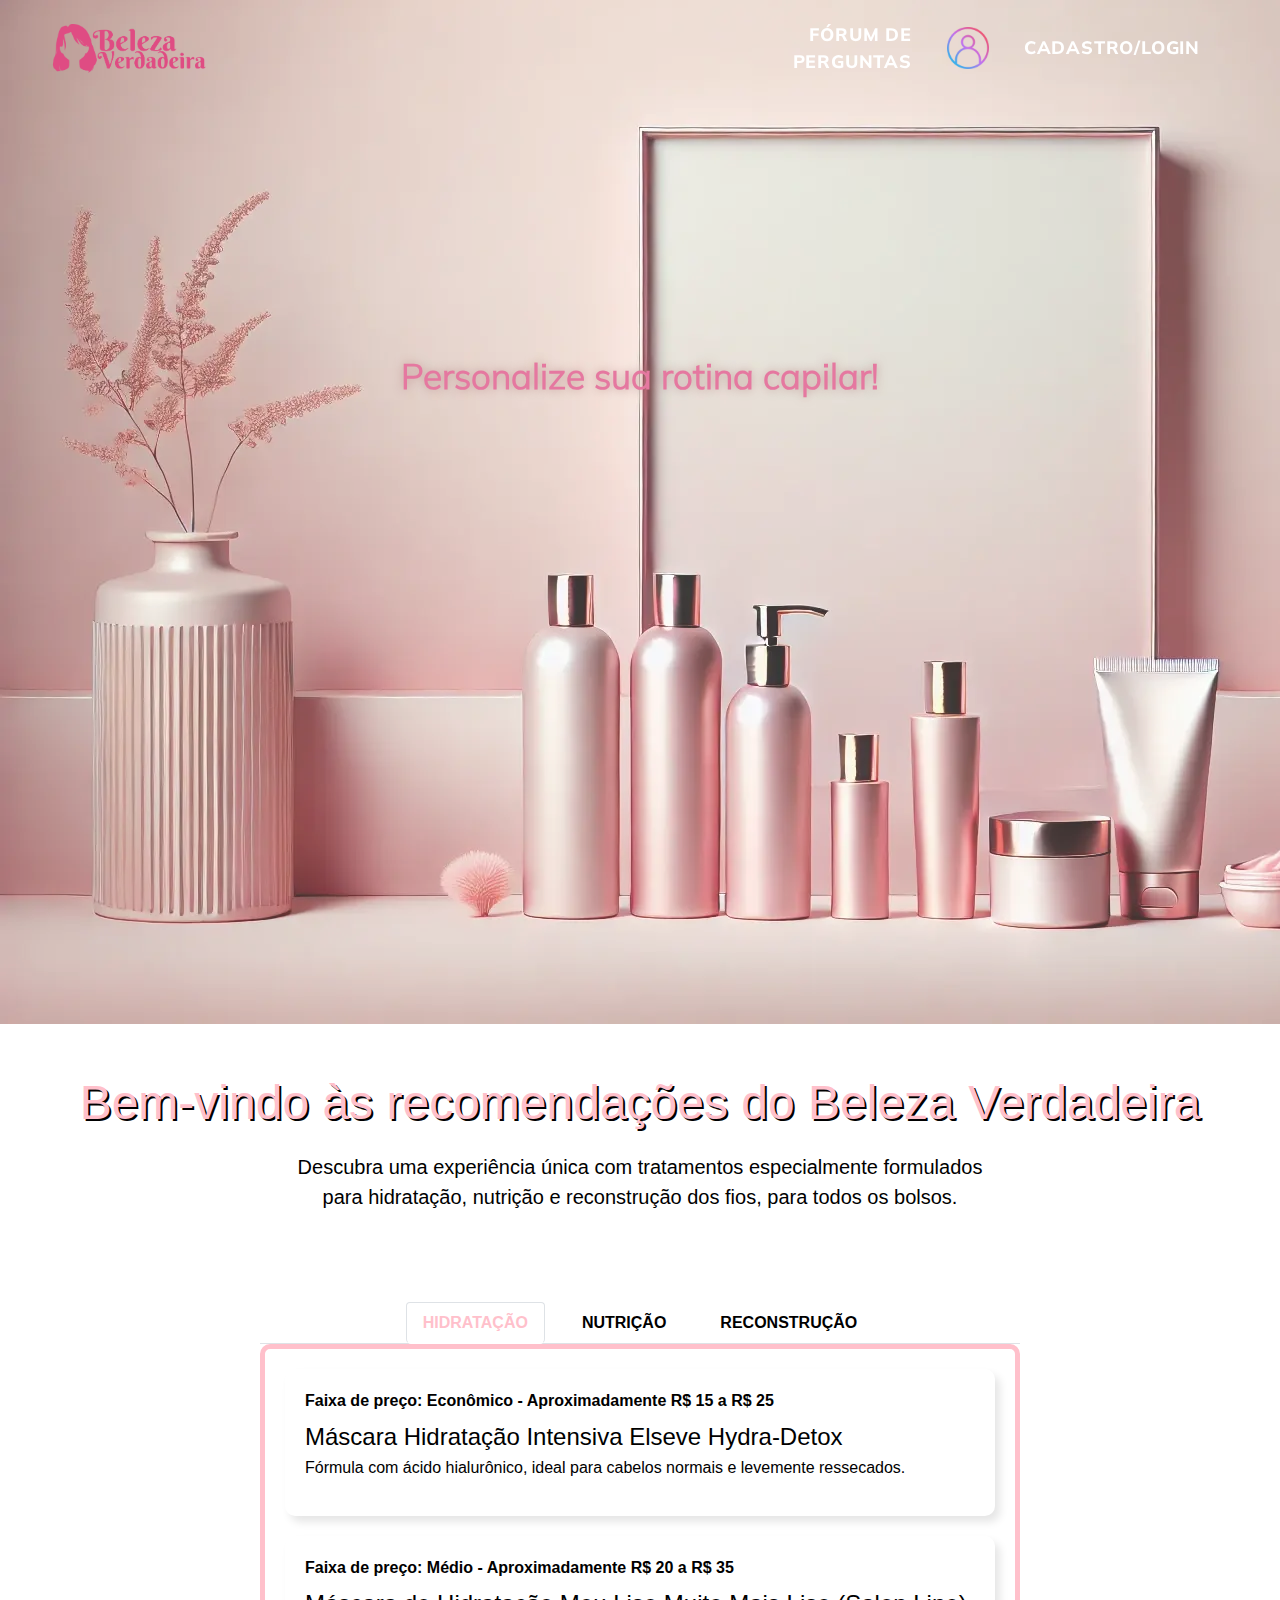
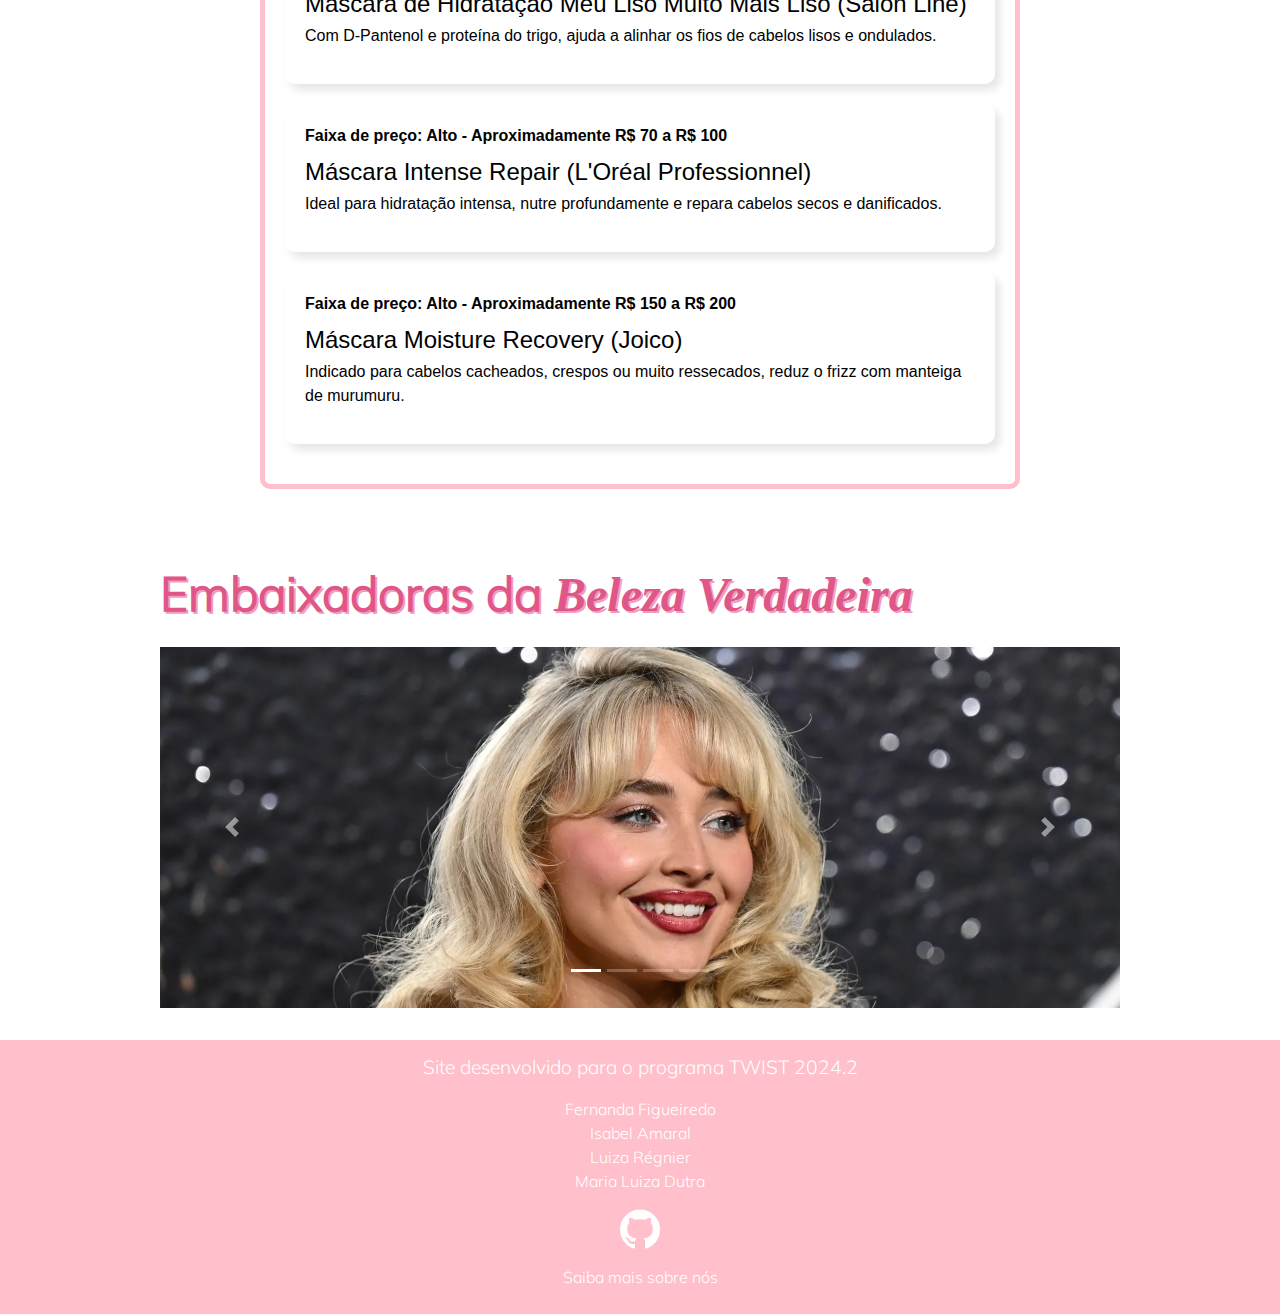
==== index.html @ 7b087984 "Parte de embaixadoras" ====
<!DOCTYPE html>
<html lang="pt-br">
<head>
    <meta charset="UTF-8">
    <meta name="viewport" content="width=device-width, initial-scale=1.0">
    <title>Beleza Verdadeira</title>
    <link rel="stylesheet" href="styles/styleGeral.css">
    <link rel="stylesheet" href="styles/styleHome.css">
    <script src="scripts/home.js"></script>
    <link rel="stylesheet" href="home.css">
    <link href="https://maxcdn.bootstrapcdn.com/bootstrap/4.5.2/css/bootstrap.min.css" rel="stylesheet">
    <script src="https://code.jquery.com/jquery-3.5.1.min.js"></script>
    <script src="https://maxcdn.bootstrapcdn.com/bootstrap/4.5.2/js/bootstrap.min.js"></script>

    <link rel="stylesheet" href="https://cdn.jsdelivr.net/npm/bootstrap@4.0.0/dist/css/bootstrap.min.css" integrity="sha384-Gn5384xqQ1aoWXA+058RXPxPg6fy4IWvTNh0E263XmFcJlSAwiGgFAW/dAiS6JXm" crossorigin="anonymous">
    <script src="https://code.jquery.com/jquery-3.2.1.slim.min.js" integrity="sha384-KJ3o2DKtIkvYIK3UENzmM7KCkRr/rE9/Qpg6aAZGJwFDMVNA/GpGFF93hXpG5KkN" crossorigin="anonymous"></script>
    <script src="https://cdn.jsdelivr.net/npm/popper.js@1.12.9/dist/umd/popper.min.js" integrity="sha384-ApNbgh9B+Y1QKtv3Rn7W3mgPxhU9K/ScQsAP7hUibX39j7fakFPskvXusvfa0b4Q" crossorigin="anonymous"></script>
    <script src="https://cdn.jsdelivr.net/npm/bootstrap@4.0.0/dist/js/bootstrap.min.js" integrity="sha384-JZR6Spejh4U02d8jOt6vLEHfe/JQGiRRSQQxSfFWpi1MquVdAyjUar5+76PVCmYl" crossorigin="anonymous"></script>

</head>
<body>
    <div class="modalFormulario" id="modalFormulario">
        <div id="modalFormularioInner">
            <button id="botaoFecha">
                
            </button>
            <h2 id="msgFormulario">Por favor, entre ou crie sua conta antes de realizar a personalização de sua rotina capilar!</h2>
            <button id="botaoLogin">
                
            </button>
        </div>
    </div>
    <div id="conteudo">
        <header id="header"></header>
        <nav id="navigator">
            <div id="logoDiv">
                <a href="index.html" id="homeLink"><img src="img/logo.png" alt="Logo do site" id="imgLogo"></a>
            </div>
            <div id="restoDiv">
                <a href="forum.html"id="forumLink">FÓRUM DE PERGUNTAS</a>
                <a href="perfilUsuario.html" id="usuarioLink"><img src="img/usuario2.png" alt="Ícone usuário básico" id="imgUsuario"></a>
                <a href="loginCadastro.html" id="loginCadastroLink">CADASTRO/LOGIN</a>
            </div>
        </nav>
        <section id="main">
            <!--<a href="form.html" id="formLink">Faça o formulário!</a>-->
            <div id="imagemFundo">
                <p id="mensagemHome"></p>
                <button id="formularioBtn">Personalize sua rotina capilar!</button>
            </div>
            <!-- <img src="img/chat2.webp" alt="imagem cabelo" id="imagemPrincipal"> -->

           
        </section>
        <section class="section-main-cuidados">
            <h1>Bem-vindo às recomendações do Beleza Verdadeira</h1>
            <p>Descubra uma experiência única com tratamentos especialmente formulados para hidratação, nutrição e reconstrução dos fios, para todos os bolsos.</p>
        </section>
            <section class="section">
                <div class="tabs-custom">
                    <ul class="nav nav-tabs">
                        <li class="nav-item"><a class="nav-link active" href="#tab-hidratacao" data-toggle="tab">Hidratação</a></li>
                        <li class="nav-item"><a class="nav-link" href="#tab-nutricao" data-toggle="tab">Nutrição</a></li>
                        <li class="nav-item"><a class="nav-link" href="#tab-reconstrucao" data-toggle="tab">Reconstrução</a></li>
                    </ul>
                    <div class="tab-content">
                        <!-- Hidratação -->
                        <div class="tab-pane fade show active" id="tab-hidratacao">
                            <div class="event-item-modern">
                                <p class="event-time">Faixa de preço: Econômico - Aproximadamente R$ 15 a R$ 25</p>
                                <h4 class="event-item-modern-title">Máscara Hidratação Intensiva Elseve Hydra-Detox</h4>
                                <p class="event-item-modern-text">Fórmula com ácido hialurônico, ideal para cabelos normais e levemente ressecados.</p>
                            </div>
                            <div class="event-item-modern">
                                <p class="event-time">Faixa de preço: Médio - Aproximadamente R$ 20 a R$ 35</p>
                                <h4 class="event-item-modern-title">Máscara de Hidratação Meu Liso Muito Mais Liso (Salon Line)</h4>
                                <p class="event-item-modern-text">Com D-Pantenol e proteína do trigo, ajuda a alinhar os fios de cabelos lisos e ondulados.</p>
                            </div>
                            <div class="event-item-modern">
                                <p class="event-time">Faixa de preço: Alto - Aproximadamente R$ 70 a R$ 100</p>
                                <h4 class="event-item-modern-title">Máscara Intense Repair (L'Oréal Professionnel)</h4>
                                <p class="event-item-modern-text">Ideal para hidratação intensa, nutre profundamente e repara cabelos secos e danificados.</p>
                            </div>
                            <div class="event-item-modern">
                                <p class="event-time">Faixa de preço: Alto - Aproximadamente R$ 150 a R$ 200</p>
                                <h4 class="event-item-modern-title">Máscara Moisture Recovery (Joico)</h4>
                                <p class="event-item-modern-text">Indicado para cabelos cacheados, crespos ou muito ressecados, reduz o frizz com manteiga de murumuru.</p>
                            </div>
                            
                        </div>
                        <!-- Nutrição -->
                        <div class="tab-pane fade" id="tab-nutricao">
                            <div class="event-item-modern">
                                <p class="event-time">Faixa de preço: Econômico - Aproximadamente R$ 10 a R$ 15</p>
                                <h4 class="event-item-modern-title">Máscara de Nutrição Coco & Macadâmia (Skala)</h4>
                                <p class="event-item-modern-text">Vegana e acessível, indicada para cabelos cacheados e crespos.</p>
                            </div>
                            <div class="event-item-modern">
                                <p class="event-time">Faixa de preço: Econômico - Aproximadamente R$ 15 a R$ 25</p>
                                <h4 class="event-item-modern-title">Máscara Óleo Extraordinário (L'Oréal Paris)</h4>
                                <p class="event-item-modern-text">Contém óleos nutritivos, deixando o cabelo macio e sem frizz.</p>
                            </div>
                            <div class="event-item-modern">
                                <p class="event-time">Faixa de preço: Médio-Alto - Aproximadamente R$ 70 a R$ 90</p>
                                <h4 class="event-item-modern-title">Máscara Macadamia Natural Oil Deep Repair</h4>
                                <p class="event-item-modern-text">Rica em óleos naturais, proporciona nutrição intensa para cabelos danificados e quebradiços.</p>
                            </div>
                            <div class="event-item-modern">
                                <p class="event-time">Faixa de preço: Alto - Aproximadamente R$ 100 a R$ 150</p>
                                <h4 class="event-item-modern-title">Máscara Nutri Seduction (Alfaparf)</h4>
                                <p class="event-item-modern-text">Nutrição intensa e controle de frizz, ideal para cabelos secos e indisciplinados.</p>
                            </div>
                            
                        </div>
                        <!-- Reconstrução -->
                        <div class="tab-pane fade" id="tab-reconstrucao">
                            <div class="event-item-modern">
                                <p class="event-time">Faixa de preço: Econômico - Aproximadamente R$ 10 a R$ 20</p>
                                <h4 class="event-item-modern-title">Máscara Reconstrutora SOS (Novex)</h4>
                                <p class="event-item-modern-text">Contém queratina para reconstrução rápida em cabelos com química leve.</p>
                            </div>
                            <div class="event-item-modern">
                                <p class="event-time">Faixa de preço: Médio - Aproximadamente R$ 30 a R$ 50</p>
                                <h4 class="event-item-modern-title">Máscara Dream Repair (Lola Cosmetics)</h4>
                                <p class="event-item-modern-text">Com queratina vegetal, indicada para cabelos extremamente danificados.</p>
                            </div>
                            <div class="event-item-modern">
                                <p class="event-time">Faixa de preço: Médio-Alto - Aproximadamente R$ 80 a R$ 150</p>
                                <h4 class="event-item-modern-title">Máscara Fiberceutic (L'Oréal Professionnel)</h4>
                                <p class="event-item-modern-text">Tratamento de reconstrução profunda para cabelos fragilizados, reduzindo a quebra e melhorando a resistência dos fios.</p>
                            </div>
                            <div class="event-item-modern">
                                <p class="event-time">Faixa de preço: Alto - Aproximadamente R$ 200 a R$ 300</p>
                                <h4 class="event-item-modern-title">Máscara Force Architecte (Kérastase)</h4>
                                <p class="event-item-modern-text">Reconstrutor intensivo que reduz a quebra, ideal para cabelos muito danificados.</p>
                            </div>
                            
                        </div>
                </div>
        </section>
        <section id="parteEmbaixadores">
            <p id="embaixadorasTitulo">Embaixadoras da <strong id="logoChique">Beleza Verdadeira</strong> </p>
            <div id="carouselExampleIndicators" class="carousel slide" data-ride="carousel">
                <ol class="carousel-indicators">
                  <li data-target="#carouselExampleIndicators" data-slide-to="0" class="active"></li>
                  <li data-target="#carouselExampleIndicators" data-slide-to="1"></li>
                  <li data-target="#carouselExampleIndicators" data-slide-to="2"></li>
                  <li data-target="#carouselExampleIndicators" data-slide-to="3"></li>
                </ol>
                <div class="carousel-inner">
                  <div class="carousel-item active">
                    <img class="d-block w-100" src="img/sabrinahome.jpg" alt="Primeiro slide">
                  </div>
                  <div class="carousel-item">
                    <img class="d-block w-100" src="img/brunahome.jpg" alt="Segundo slide">
                  </div>
                  <div class="carousel-item">
                    <img class="d-block w-100" src="img/biabenhome.jpg" alt="Terceiro slide">
                  </div>
                  <div class="carousel-item">
                    <img class="d-block w-100" src="img/chappellhome.jpg" alt="Quarto slide">
                  </div>
                </div>
                <a class="carousel-control-prev" href="#carouselExampleIndicators" role="button" data-slide="prev">
                  <span class="carousel-control-prev-icon" aria-hidden="true"></span>
                  <span class="sr-only">Previous</span>
                </a>
                <a class="carousel-control-next" href="#carouselExampleIndicators" role="button" data-slide="next">
                  <span class="carousel-control-next-icon" aria-hidden="true"></span>
                  <span class="sr-only">Next</span>
                </a>
              </div>
        </section>
        <!-- JavaScript para habilitar as abas -->
        <script>
            document.querySelectorAll('.nav-link').forEach(function(link) {
                link.addEventListener('click', function(e) {
                    e.preventDefault();
                    document.querySelectorAll('.tab-pane').forEach(function(pane) {
                        pane.classList.remove('show', 'active');
                    });
                    document.querySelectorAll('.nav-link').forEach(function(link) {
                        link.classList.remove('active');
                    });
                    link.classList.add('active');
                    const target = document.querySelector(link.getAttribute('href'));
                    target.classList.add('show', 'active');
                });
            });
        </script>
        <footer id="footer">
            <p id="footer-principal">Site desenvolvido para o programa TWIST 2024.2</p>
            <p id="footer-nomes">Fernanda Figueiredo <br>
            Isabel Amaral <br>
            Luiza Régnier <br>
            Maria Luiza Dutra</p>
            <a href="https://github.com/twistpucrio/cabelo" target="_blank"> <img src="img/github.png" alt="Logo do site GitHub" id="github-logo"></a>
            <p><a href="sobrenos.html" id="saiba-mais-link">Saiba mais sobre nós</a></p>
        </footer>
    </div>
</body>
</html>
---- styles/styleGeral.css ----
@font-face {
    font-family: 'mulish';
    src: url('../fonts/Mulish-Light.ttf');
}

@font-face {
    font-family: 'mulishbold';
    src: url('../fonts/Mulish-ExtraBold.ttf');
}

body {
    margin: 0 auto;
    background-color: pink;
    font-family: "mulish";
}

#conteudo {
    background-color: #ffffff;
}

/* parte da nav */
#nav{
    width: 100%;
    background-color: pink;
    transition: background-color 0.3s ease; 
    padding-top: 0.2rem;
    display: flex;
    align-items:center;
    z-index: 1000;
    justify-content: space-between;
}

#nav a {
    color: white;
    text-decoration: none;
    font-size: large;
    padding-left: 1rem;
    padding-right: 1rem;
    font-family: 'mulishbold';
    font-weight: bolder;
    letter-spacing: 0.05rem;

    background-image: linear-gradient(
    to right,
    #DF4C83,
    #DF4C83 50%,
    #ffffff 50%
    );
    background-size: 200% 100%;
    background-position: -100%;
    -webkit-background-clip: text;
    -webkit-text-fill-color: transparent;
    transition: all 0.3s ease-in-out;
}

#nav a:hover {
    background-position: 0;
}

#imgLogo{
    width: 10rem;
    height: auto;
    padding: 1rem 2rem;
    box-sizing: initial;
    transition: 0.3s transform ease-in-out;
}

#imgLogo:hover{
    transform: scale(1.1);
}

#imgUsuario{
    width: 3rem;
    height: auto;
    transition: 0.2s transform ease-in-out;
}

#imgUsuario:hover {
    transform: scale(1.1);
}

#forumLink{
    text-align: right;
}

#usuarioLink{
    text-align: center;
    display: flex;
}

#logoDiv{
    width: 62%;
}

#restoDiv{
    width: 40%;
    display: flex;
    justify-content: flex-end;
    align-items: center;
    padding-right: 4rem;
}

/* fim nav */

/* footer */
#footer {
    background-color:pink;
    color: white;
    text-align: center;
    padding-top: 1%;
    padding-bottom: 0.7%;
    font-family: 'Mulish', Arial, sans-serif;

}

#footer-principal {
    font-size:larger;
}

#footer-nomes {
    font-size:medium;
}

#github-logo {
    width: 2.5em;
    margin-bottom: 1em;
    transition: transform .2s ease-in-out;
    filter: brightness(200%);
}

#github-logo:hover {
    transform: scale(1.3);
}

#saiba-mais-link {
    text-decoration: none;
    color: white;
    box-shadow: inset 0 0 0 0 white;
    margin: 0 -.20rem;
    padding: 0 .20rem;
    border-radius: 0.5em;
    transition: color .4s ease-in, box-shadow .6s ease-in;
}

#saiba-mais-link:hover {
    box-shadow: inset 15em 0 0 0 white;
    color: #DF4C83;
    font-weight: bold;
}

/* fim footer */
---- styles/styleHome.css ----
@font-face {
    font-family: 'fonte';
    src: url('../fonts/Regular\ Brush.otf');
}

#imagemPrincipal{
    width: 100%;
    height: auto;
    opacity: 80%;
}
.section-main-cuidados {
    background-size: cover;
    background-position: center;
    color: black;
    padding: 50px 0;
    text-align: center;
}
.section-main-cuidados h1 {
    color: #FFC0CB; /* Rosa claro */
    font-size: 48px;
    text-shadow: 2px 2px #000000;
}
.section-main-cuidados p {
    font-size: 20px;
    max-width: 700px;
    margin: 20px auto;
}
/* Estilos de Abas */
.tabs-custom {
    max-width: 800px;
    margin: 0 auto;
    padding: 20px;
}
.nav-tabs {
    display: flex;
    justify-content: center;
    list-style: none;
    padding: 0;
}
.nav-item {
    margin: 0 10px;
}
.nav-link {
    font-weight: bold;
    color: #000000;
    text-transform: uppercase;
    padding: 12px;
    border: none;
    border-radius: 5px;
    background-color: transparent;
    cursor: pointer;
    transition: background-color 0.3s, color 0.3s;
}
.nav-link.active {
    color: pink !important;
    background-color: transparent;
}
.nav-link:hover {
    color: white;
    background-color: pink;
}
.tab-content {
    padding: 20px;
    border: 5px solid pink;
    border-radius: 10px;
    background-color: #FFFFFF;
}
/* Estilos dos Itens do Cardápio */
.event-item-modern {
    background-color: #FFFFFF;
    border-radius: 10px;
    padding: 20px;
    margin-bottom: 20px;
    box-shadow: 5px 6px 8px rgba(0, 0, 0, 0.1);
    transition: transform 0.3s ease;
}
.event-item-modern:hover {
    transform: scale(1.05);
}
.event-item-modern h4 {
    color: #000000;
    margin-bottom: 5px;
    font-size: 24px;
}
.event-item-modern p {
    color: #000000;
    font-size: 16px;
}
.event-time {
    color: #FFC0CB; /* Rosa claro para destacar o preço */
    font-size: 18px;
    font-weight: bold;
    margin-bottom: 10px;
}

/* parte navigator da home */

/* parte da nav */
#navigator{
    width: 100%;
    position: fixed;
    top: 0;
    left: 0;
    background-color: transparent;
    transition: background-color 0.3s ease; 
    padding-top: 0.2rem;
    padding-bottom: 0.2rem;
    display: flex;
    align-items:center;
    z-index: 1000;
}

#navigator.scrolled {
    background-color: pink;
}


#navigator a {
    color: white;
    text-decoration: none;
    font-size: large;
    padding-left: 1rem;
    padding-right: 1rem;
    font-family: 'mulishbold';
    font-weight: bolder;
    letter-spacing: 0.05rem;

    background-image: linear-gradient(
    to right,
    #DF4C83,
    #DF4C83 50%,
    #ffffff 50%
    );
    background-size: 200% 100%;
    background-position: -100%;
    -webkit-background-clip: text;
    -webkit-text-fill-color: transparent;
    transition: all 0.3s ease-in-out;
}

#navigator a:hover {
    background-position: 0;
}

#formularioBtn{
    font-family: "mulish";
    font-weight: bolder;
    background-color: transparent;
    z-index: 1000;
    margin-bottom: 18rem;
    border: none;
    color: #df5789;
    font-size: 2.2rem;
    transition: transform 0.5s ease-in-out;
    text-shadow: rgba(146, 70, 70, 0.555) 0px 0px 10px;
}

#formularioBtn:hover{
    transform: scale(1.06);
}

#formularioBtn:active{
    transform: scale(1);
}

#imagemFundo{
    background-image: url(../img/chat2.webp);
    background-repeat: no-repeat;
    /* background-size: contain;
    width: 100%;
    height: 118vh; */
    background-size: cover;
    height: 1024px;
    opacity: 80%;
    display: flex;
    flex-direction: column;
    align-content: center;
    justify-content: center;
    align-items: center;
}

#mensagemHome{
    font-family: "mulish";
    color: #df5789;
    font-size: x-large;
    text-shadow: rgba(146, 70, 70, 0.555) 0px 0px 10px;
    font-weight: bolder;
}

/* parte modal */
.modalFormulario{
    opacity: 0;
    position: fixed;
    top: 0;
    left: 0;
    right: 0;
    bottom: 0;
    transition: all 0.3s ease-in-out;
    z-index: -1;
    display: flex;
    align-items: center;
    justify-content: center;
    text-align: center;
}

#modalFormulario{
    background-color: #fca2c042;
}

.modalFormulario.open{
    opacity: 1;
    z-index: 999;
}

.modalFormulario h2{
    font-family:'Lucida Sans', 'Lucida Sans Regular', 'Lucida Grande', 'Lucida Sans Unicode', Geneva, Verdana, sans-serif;
    text-align: center;
    color: #FFFFFF;
    margin-bottom: 2.5rem;
}

#modalFormularioInner{
	width: 20%;
	height: 30%;
	border-radius: 2rem;
	justify-items: center;
    display: block;
    align-content: center;
	padding: 1%;
    background-color: #f19dbd;
}
/* fim modal */

#parteEmbaixadores{
    margin: 2rem 10rem;
}

#embaixadorasTitulo{
    margin-top: 3rem;
    text-shadow: 2px 2px #f19dbd;
    font-family: "mulish";
    color: #df5789;
    font-size: 3rem;
    font-weight: bolder;
}

#logoChique{
    font-family: "fonte";
    font-style: italic;
}
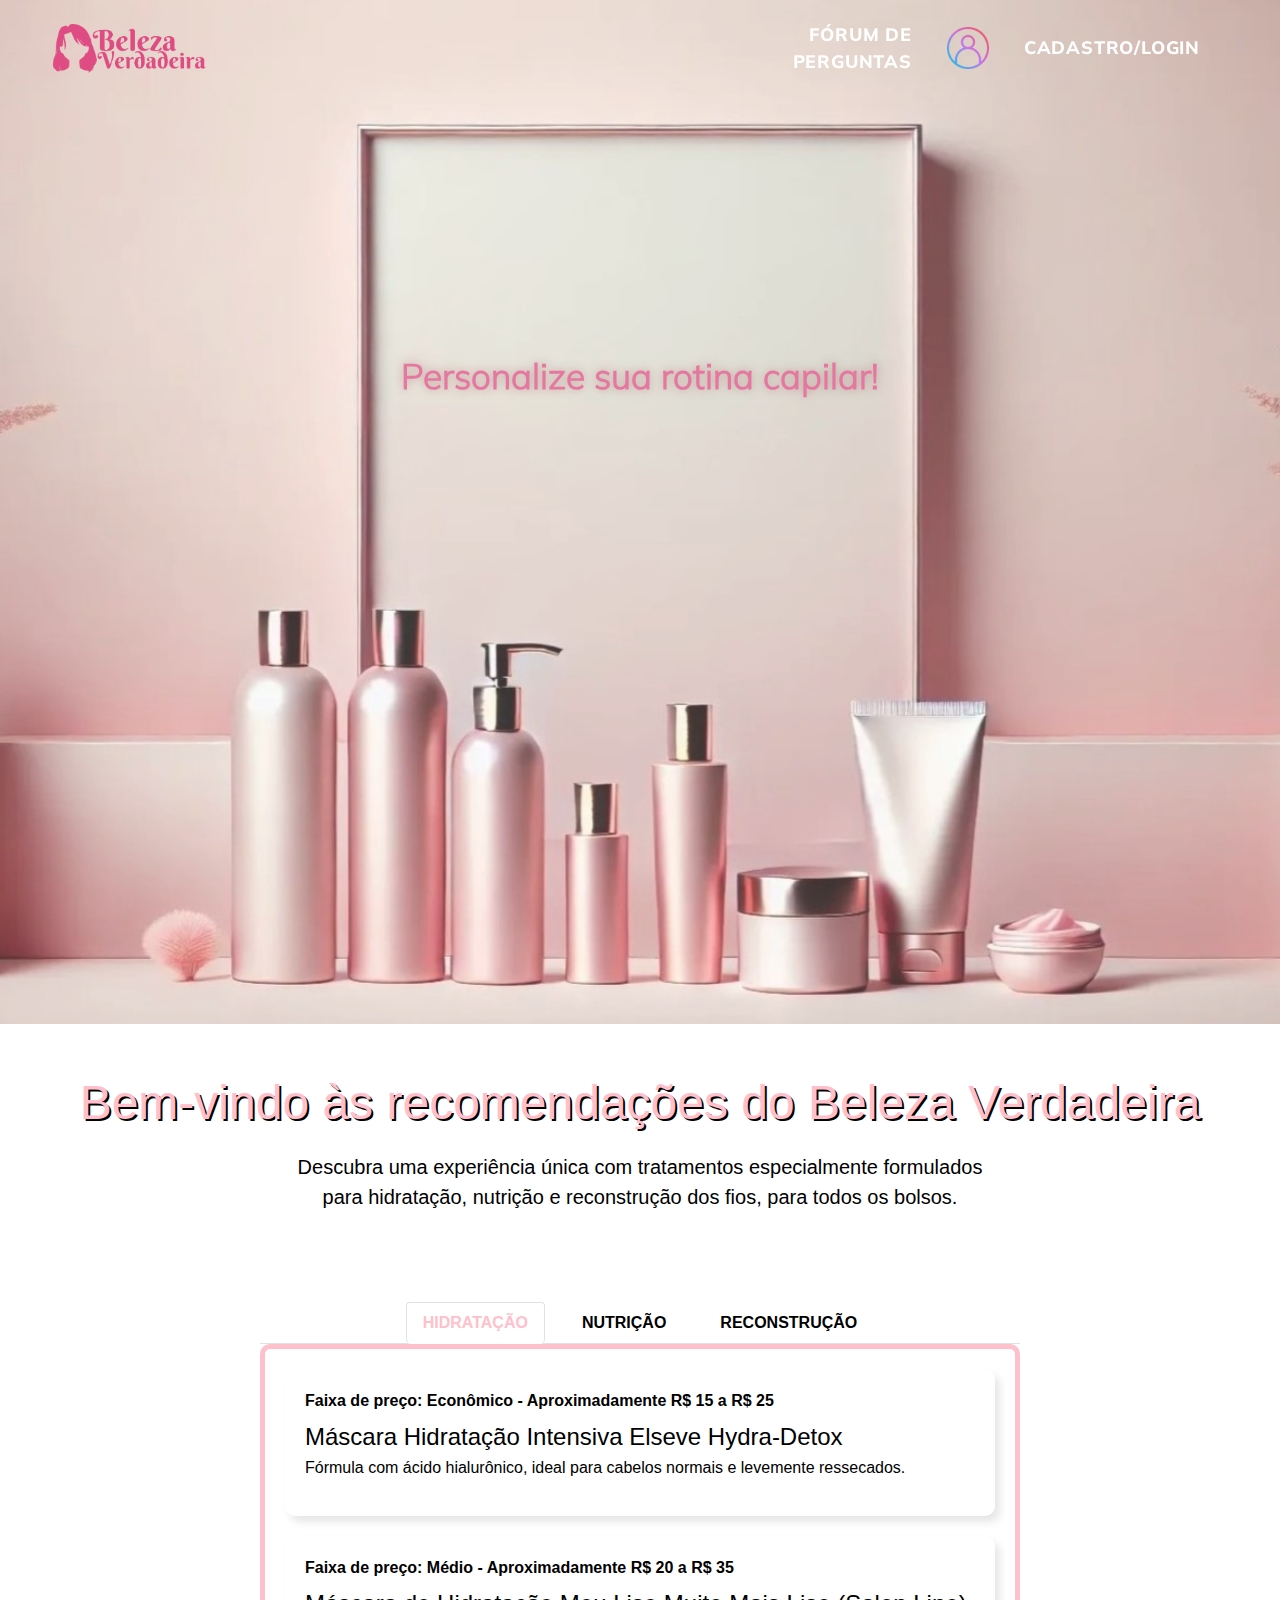
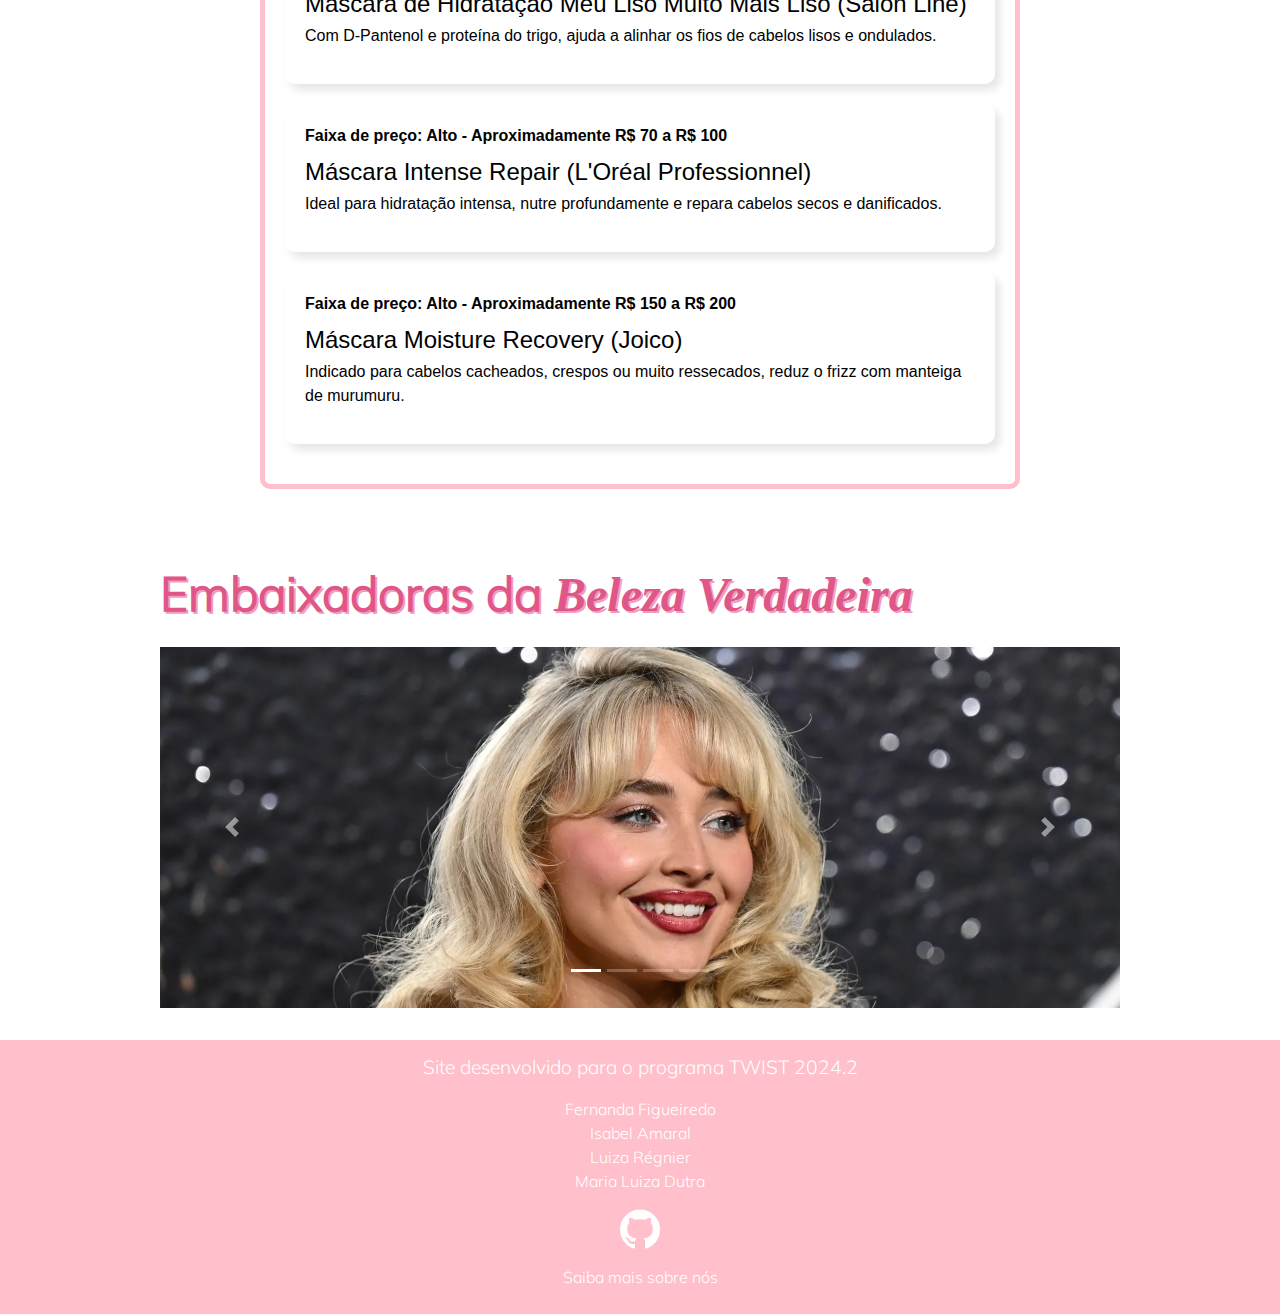
==== commit 1afdd3ab: "Merge branch 'main' into parte-embaixadores" ====
--- a/index.html
+++ b/index.html
@@ -17,6 +17,7 @@
     <script src="https://cdn.jsdelivr.net/npm/popper.js@1.12.9/dist/umd/popper.min.js" integrity="sha384-ApNbgh9B+Y1QKtv3Rn7W3mgPxhU9K/ScQsAP7hUibX39j7fakFPskvXusvfa0b4Q" crossorigin="anonymous"></script>
     <script src="https://cdn.jsdelivr.net/npm/bootstrap@4.0.0/dist/js/bootstrap.min.js" integrity="sha384-JZR6Spejh4U02d8jOt6vLEHfe/JQGiRRSQQxSfFWpi1MquVdAyjUar5+76PVCmYl" crossorigin="anonymous"></script>
 
+    <link rel="shortcut icon" href="img/logo2.png" type="image/x-icon">
 </head>
 <body>
     <div class="modalFormulario" id="modalFormulario">
--- a/styles/styleHome.css
+++ b/styles/styleHome.css
@@ -178,7 +178,54 @@
     justify-content: center;
     align-items: center;
 }
-
+@media (max-width: 1700px) {
+    #imagemFundo{
+        background-image: url(../img/Resp.jpg);
+    }
+}
+@media (max-width: 1626px) {
+    #imagemFundo{
+        background-image: url(../img/Resp1.jpg);
+    }
+}
+
+@media (max-width: 1433px) {
+    #imagemFundo{
+        background-image: url(../img/Resp1.jpg);
+    }
+}
+@media (max-width: 1393px) {
+    #imagemFundo{
+        background-image: url(../img/Resp4.jpg);
+    }
+}
+
+@media (max-width: 1323px) {
+    #imagemFundo{
+        background-image: url(../img/Resp0.jpg);
+    }
+}
+@media (max-width: 1235px) {
+    #imagemFundo{
+        background-image: url(../img/Resp01.jpg);
+    }
+}
+@media (max-width: 1107px) {
+    #imagemFundo{
+        background-image: url(../img/Resp02.jpg);
+    }
+}
+
+@media (max-width: 994px) {
+    #imagemFundo{
+        background-image: url(../img/Resp001.jpg);
+    }
+}
+@media (max-width: 768px) {
+    #imagemFundo{
+        background-image: url(../img/Resp03.jpg);
+    }
+}
 #mensagemHome{
     font-family: "mulish";
     color: #df5789;
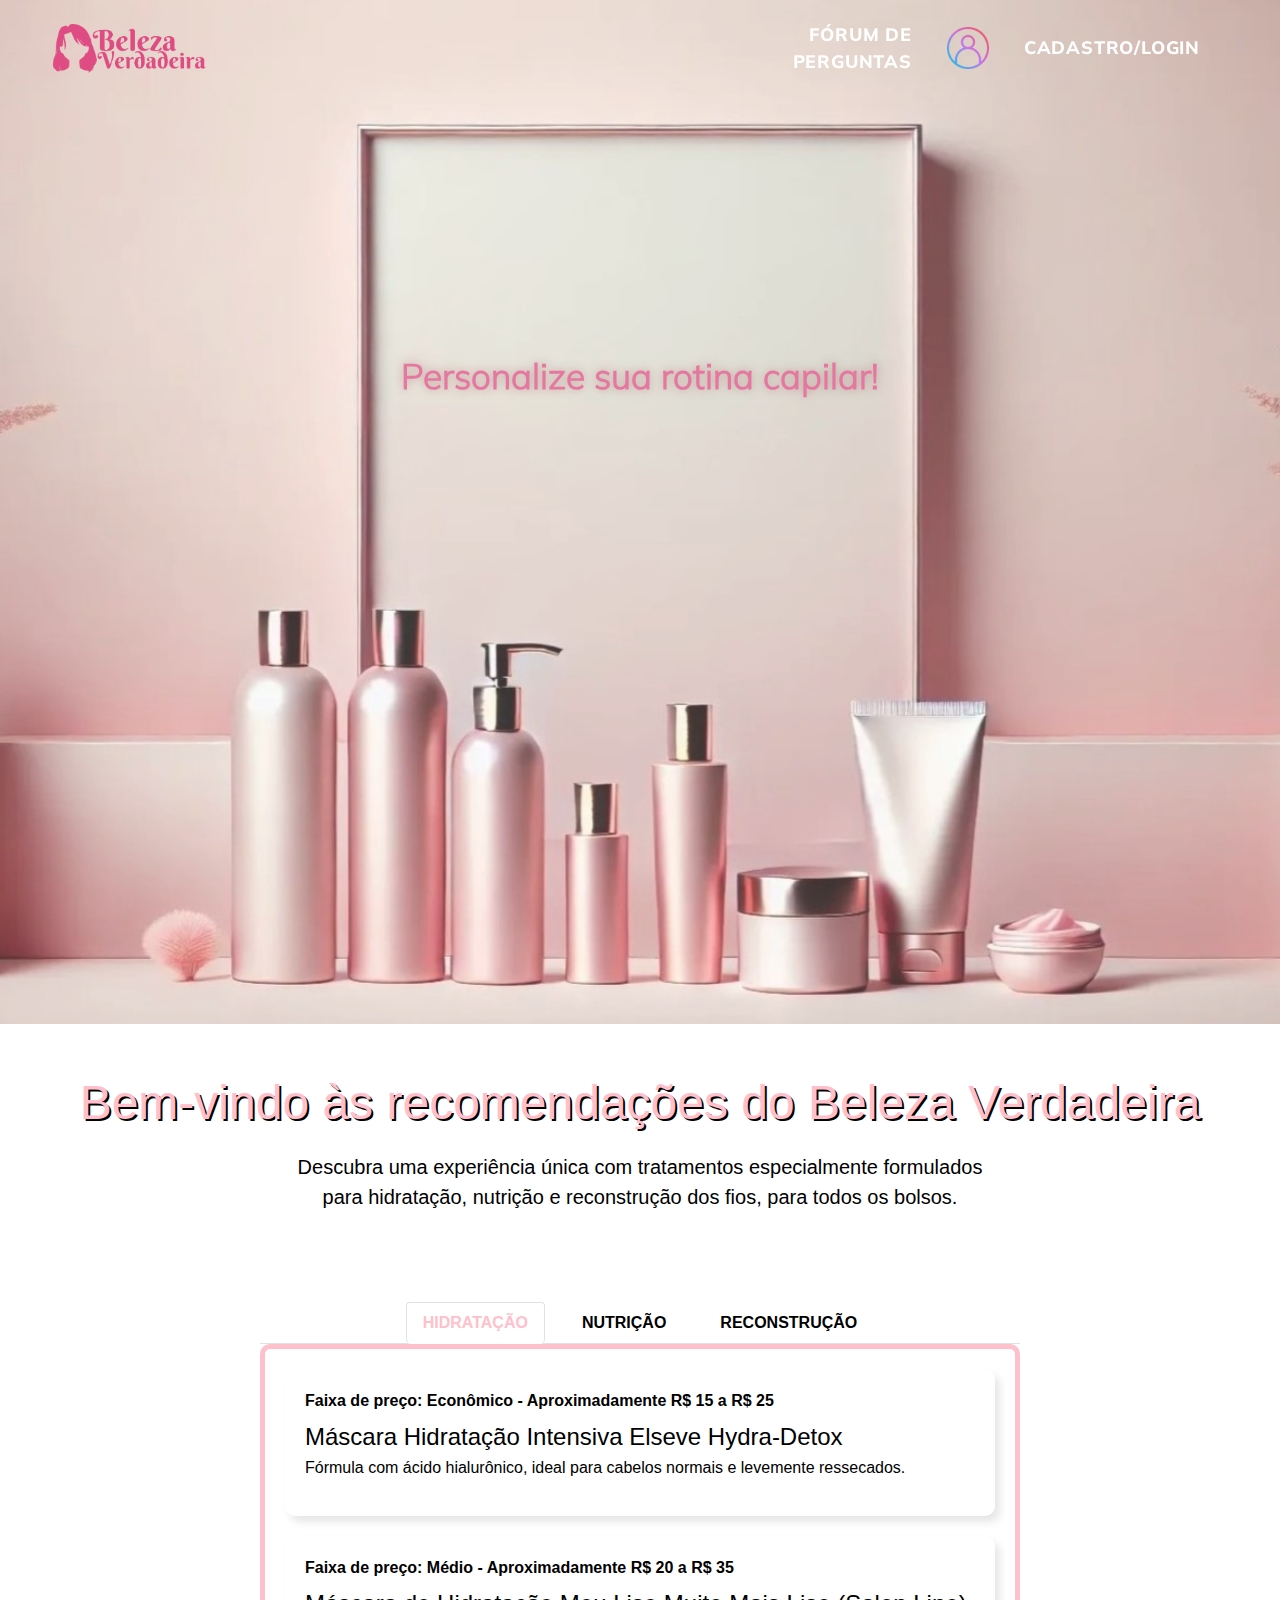
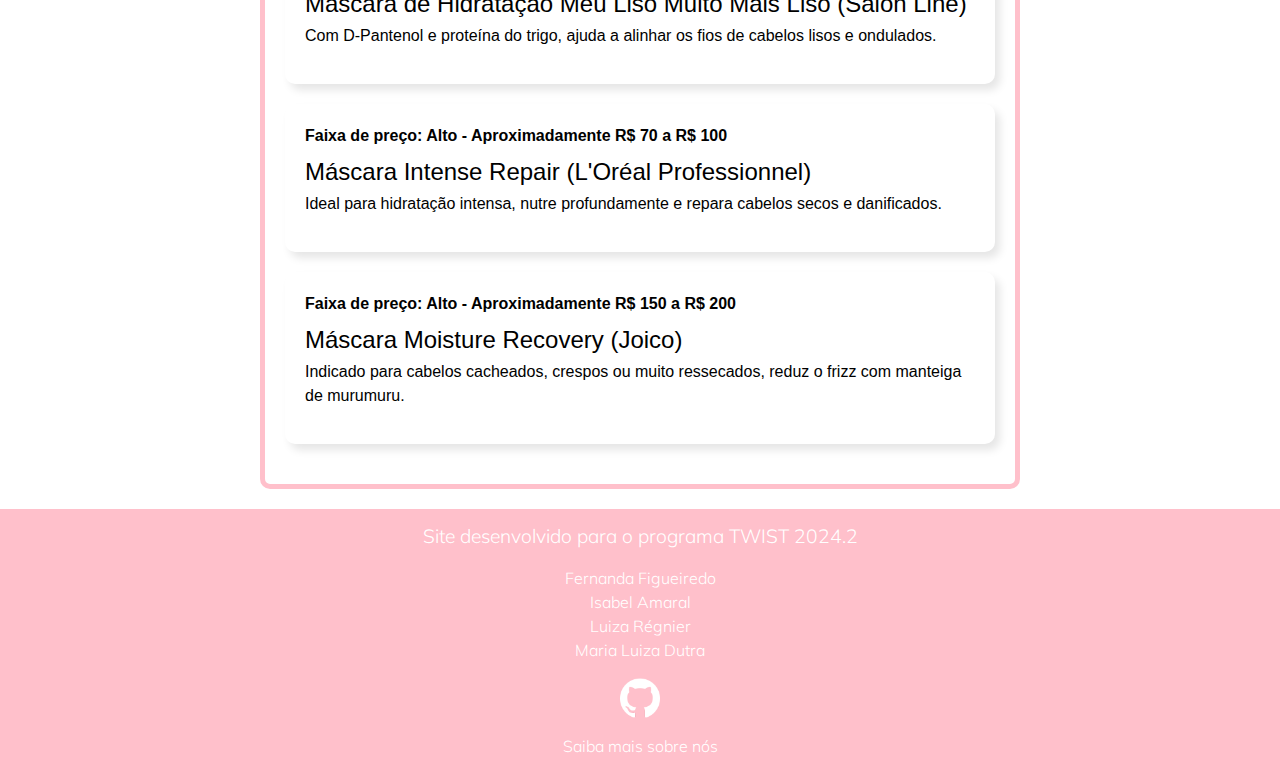
==== commit 7ea59d05: "merge salvador da patria" ====
--- a/index.html
+++ b/index.html
@@ -11,12 +11,6 @@
     <link href="https://maxcdn.bootstrapcdn.com/bootstrap/4.5.2/css/bootstrap.min.css" rel="stylesheet">
     <script src="https://code.jquery.com/jquery-3.5.1.min.js"></script>
     <script src="https://maxcdn.bootstrapcdn.com/bootstrap/4.5.2/js/bootstrap.min.js"></script>
-
-    <link rel="stylesheet" href="https://cdn.jsdelivr.net/npm/bootstrap@4.0.0/dist/css/bootstrap.min.css" integrity="sha384-Gn5384xqQ1aoWXA+058RXPxPg6fy4IWvTNh0E263XmFcJlSAwiGgFAW/dAiS6JXm" crossorigin="anonymous">
-    <script src="https://code.jquery.com/jquery-3.2.1.slim.min.js" integrity="sha384-KJ3o2DKtIkvYIK3UENzmM7KCkRr/rE9/Qpg6aAZGJwFDMVNA/GpGFF93hXpG5KkN" crossorigin="anonymous"></script>
-    <script src="https://cdn.jsdelivr.net/npm/popper.js@1.12.9/dist/umd/popper.min.js" integrity="sha384-ApNbgh9B+Y1QKtv3Rn7W3mgPxhU9K/ScQsAP7hUibX39j7fakFPskvXusvfa0b4Q" crossorigin="anonymous"></script>
-    <script src="https://cdn.jsdelivr.net/npm/bootstrap@4.0.0/dist/js/bootstrap.min.js" integrity="sha384-JZR6Spejh4U02d8jOt6vLEHfe/JQGiRRSQQxSfFWpi1MquVdAyjUar5+76PVCmYl" crossorigin="anonymous"></script>
-
     <link rel="shortcut icon" href="img/logo2.png" type="image/x-icon">
 </head>
 <body>
@@ -139,39 +133,6 @@
                         </div>
                 </div>
         </section>
-        <section id="parteEmbaixadores">
-            <p id="embaixadorasTitulo">Embaixadoras da <strong id="logoChique">Beleza Verdadeira</strong> </p>
-            <div id="carouselExampleIndicators" class="carousel slide" data-ride="carousel">
-                <ol class="carousel-indicators">
-                  <li data-target="#carouselExampleIndicators" data-slide-to="0" class="active"></li>
-                  <li data-target="#carouselExampleIndicators" data-slide-to="1"></li>
-                  <li data-target="#carouselExampleIndicators" data-slide-to="2"></li>
-                  <li data-target="#carouselExampleIndicators" data-slide-to="3"></li>
-                </ol>
-                <div class="carousel-inner">
-                  <div class="carousel-item active">
-                    <img class="d-block w-100" src="img/sabrinahome.jpg" alt="Primeiro slide">
-                  </div>
-                  <div class="carousel-item">
-                    <img class="d-block w-100" src="img/brunahome.jpg" alt="Segundo slide">
-                  </div>
-                  <div class="carousel-item">
-                    <img class="d-block w-100" src="img/biabenhome.jpg" alt="Terceiro slide">
-                  </div>
-                  <div class="carousel-item">
-                    <img class="d-block w-100" src="img/chappellhome.jpg" alt="Quarto slide">
-                  </div>
-                </div>
-                <a class="carousel-control-prev" href="#carouselExampleIndicators" role="button" data-slide="prev">
-                  <span class="carousel-control-prev-icon" aria-hidden="true"></span>
-                  <span class="sr-only">Previous</span>
-                </a>
-                <a class="carousel-control-next" href="#carouselExampleIndicators" role="button" data-slide="next">
-                  <span class="carousel-control-next-icon" aria-hidden="true"></span>
-                  <span class="sr-only">Next</span>
-                </a>
-              </div>
-        </section>
         <!-- JavaScript para habilitar as abas -->
         <script>
             document.querySelectorAll('.nav-link').forEach(function(link) {
--- a/styles/styleHome.css
+++ b/styles/styleHome.css
@@ -276,22 +276,4 @@
 	padding: 1%;
     background-color: #f19dbd;
 }
-/* fim modal */
-
-#parteEmbaixadores{
-    margin: 2rem 10rem;
-}
-
-#embaixadorasTitulo{
-    margin-top: 3rem;
-    text-shadow: 2px 2px #f19dbd;
-    font-family: "mulish";
-    color: #df5789;
-    font-size: 3rem;
-    font-weight: bolder;
-}
-
-#logoChique{
-    font-family: "fonte";
-    font-style: italic;
-}+/* fim modal */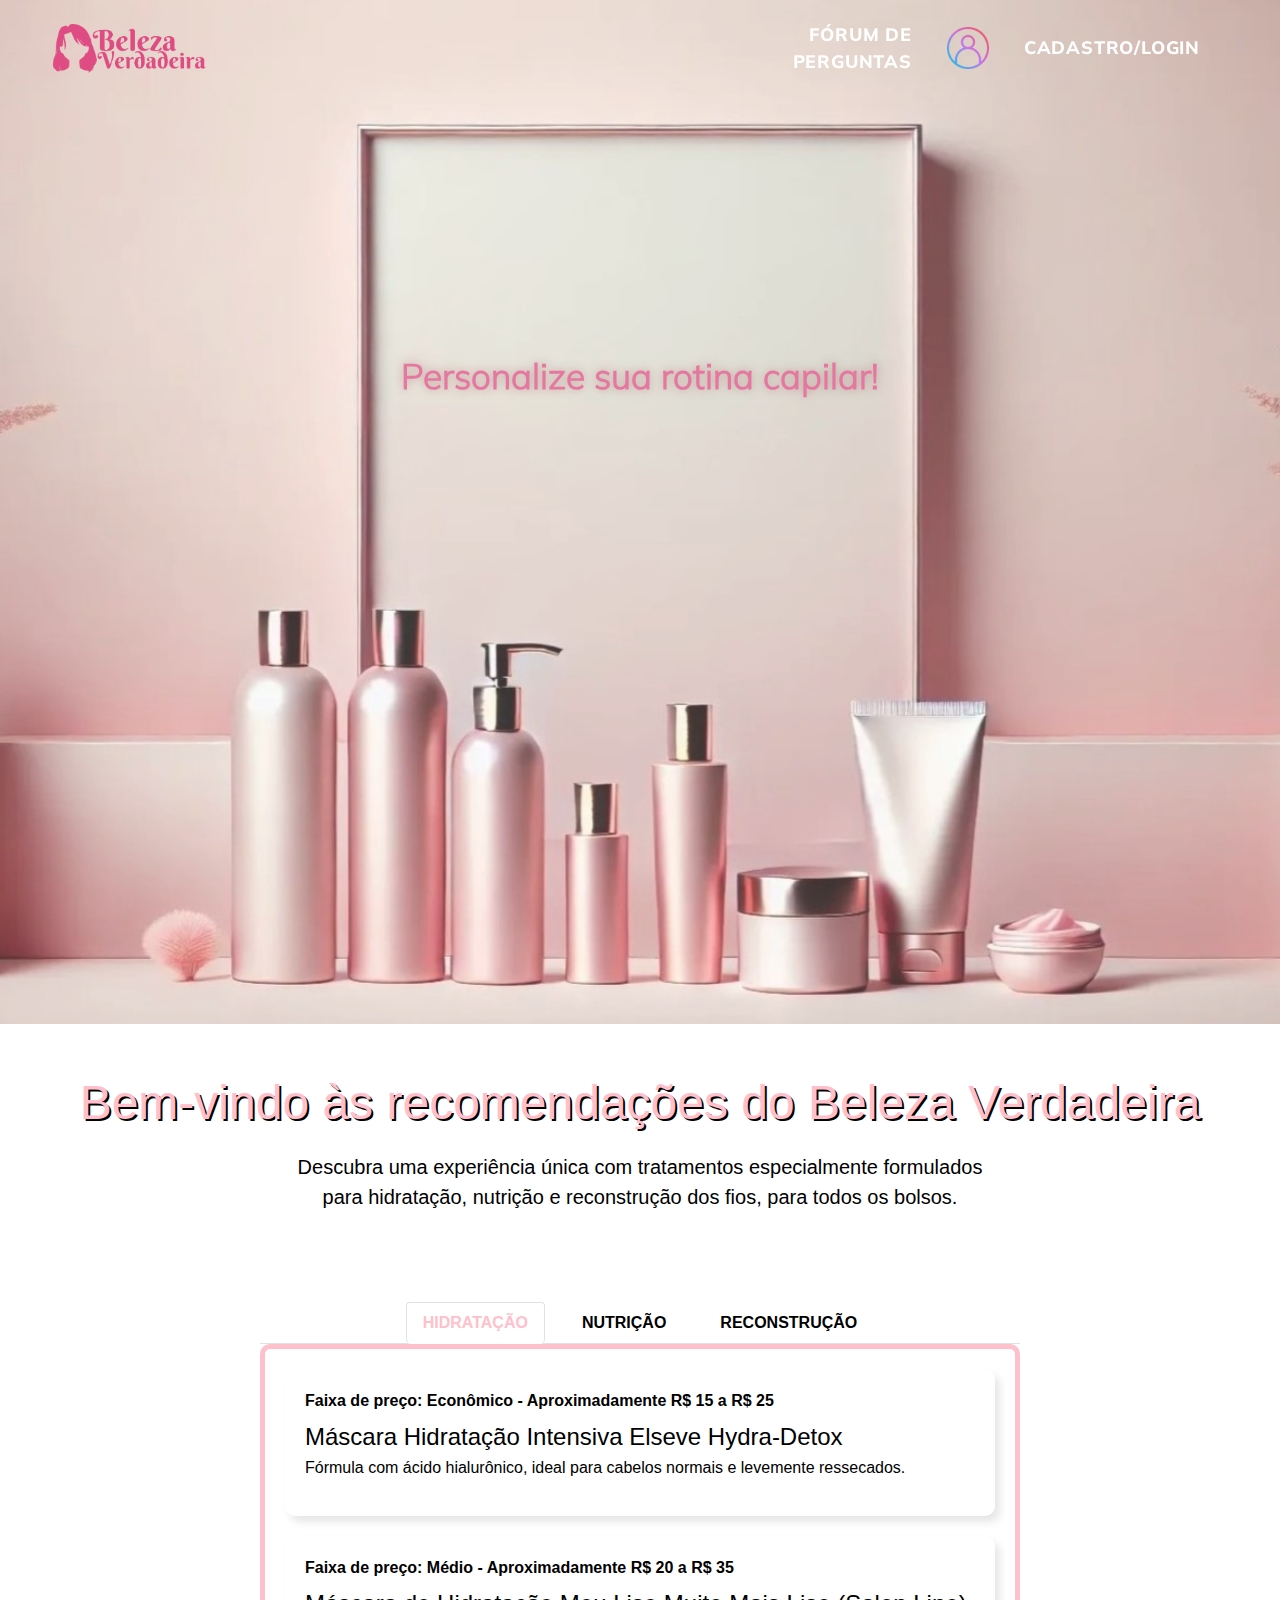
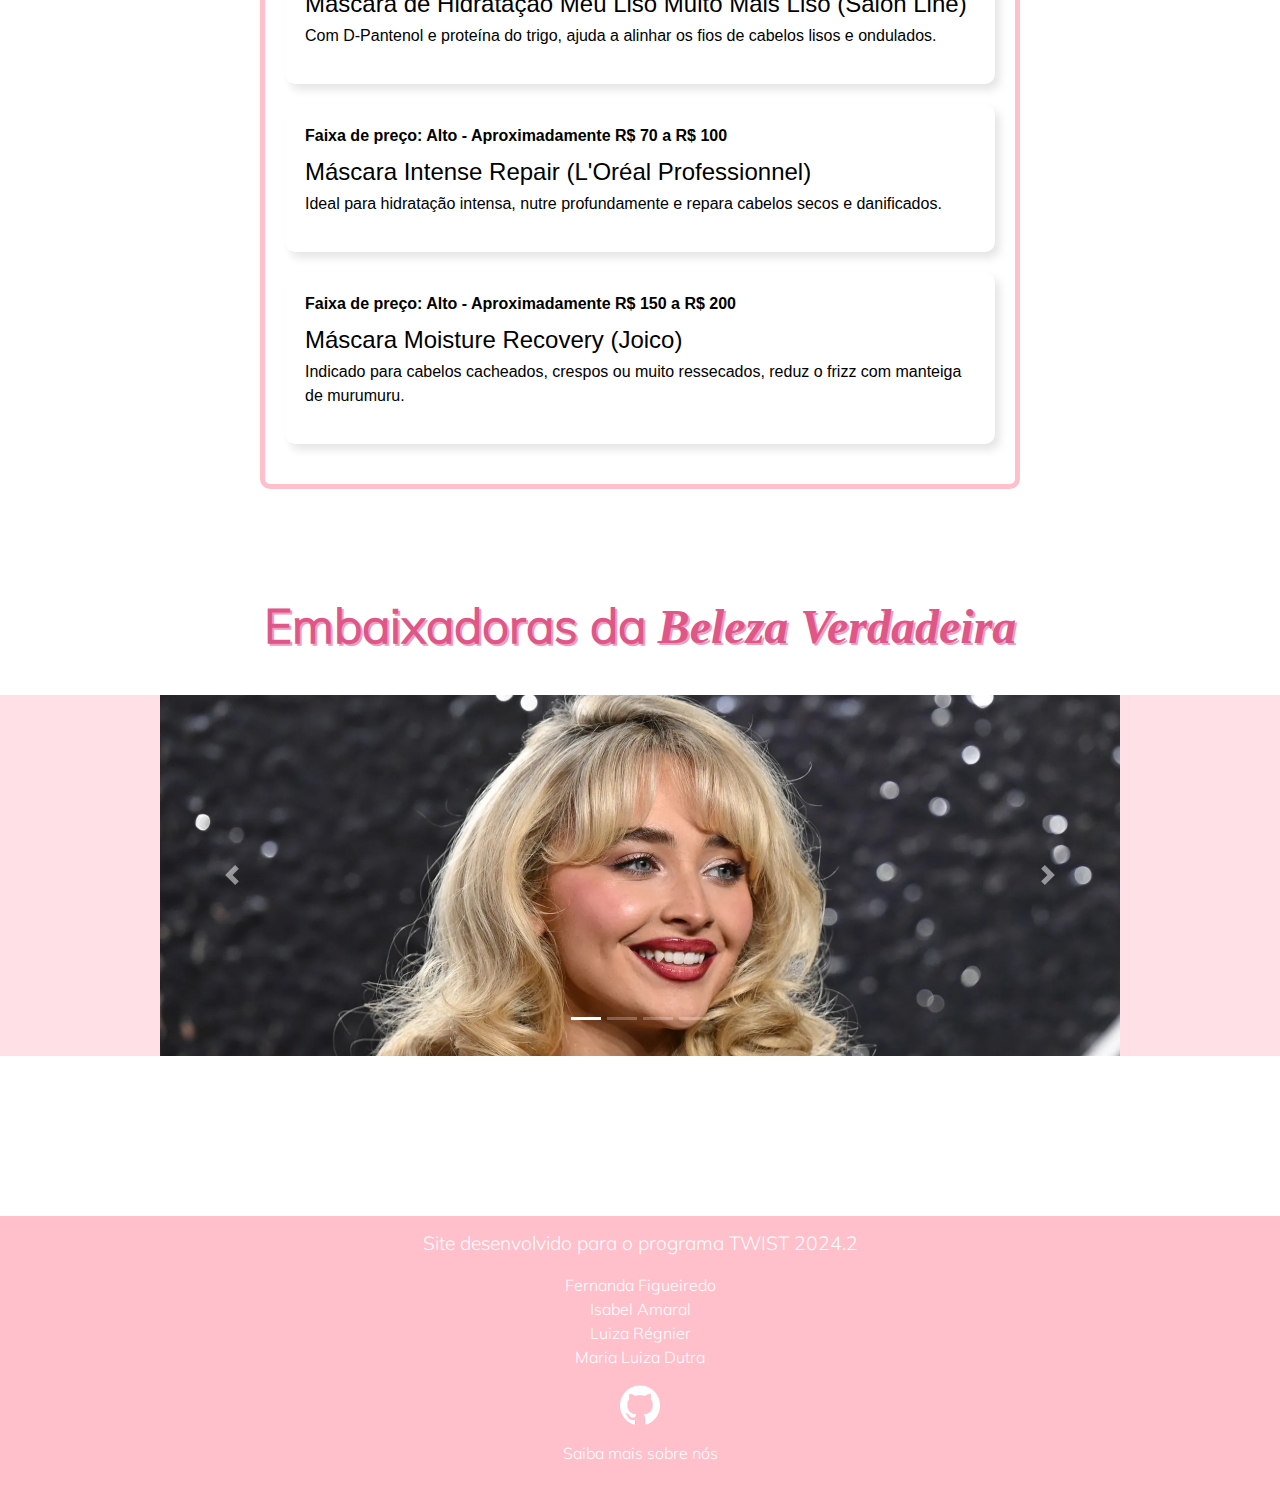
==== commit 2dc1fbe2: "Modal home" ====
--- a/index.html
+++ b/index.html
@@ -11,18 +11,22 @@
     <link href="https://maxcdn.bootstrapcdn.com/bootstrap/4.5.2/css/bootstrap.min.css" rel="stylesheet">
     <script src="https://code.jquery.com/jquery-3.5.1.min.js"></script>
     <script src="https://maxcdn.bootstrapcdn.com/bootstrap/4.5.2/js/bootstrap.min.js"></script>
+
+    <link rel="stylesheet" href="https://cdn.jsdelivr.net/npm/bootstrap@4.0.0/dist/css/bootstrap.min.css" integrity="sha384-Gn5384xqQ1aoWXA+058RXPxPg6fy4IWvTNh0E263XmFcJlSAwiGgFAW/dAiS6JXm" crossorigin="anonymous">
+    <script src="https://code.jquery.com/jquery-3.2.1.slim.min.js" integrity="sha384-KJ3o2DKtIkvYIK3UENzmM7KCkRr/rE9/Qpg6aAZGJwFDMVNA/GpGFF93hXpG5KkN" crossorigin="anonymous"></script>
+    <script src="https://cdn.jsdelivr.net/npm/popper.js@1.12.9/dist/umd/popper.min.js" integrity="sha384-ApNbgh9B+Y1QKtv3Rn7W3mgPxhU9K/ScQsAP7hUibX39j7fakFPskvXusvfa0b4Q" crossorigin="anonymous"></script>
+    <script src="https://cdn.jsdelivr.net/npm/bootstrap@4.0.0/dist/js/bootstrap.min.js" integrity="sha384-JZR6Spejh4U02d8jOt6vLEHfe/JQGiRRSQQxSfFWpi1MquVdAyjUar5+76PVCmYl" crossorigin="anonymous"></script>
+
     <link rel="shortcut icon" href="img/logo2.png" type="image/x-icon">
 </head>
 <body>
     <div class="modalFormulario" id="modalFormulario">
         <div id="modalFormularioInner">
-            <button id="botaoFecha">
-                
-            </button>
+            <div id="divBtnModalFechar">
+                <button id="botaoFecha"><img src="https://img.icons8.com/p1em/200/FFFFFF/filled-cancel.png" alt="X para fechar o modal" id="btnImagemHome"></button>
+            </div>
             <h2 id="msgFormulario">Por favor, entre ou crie sua conta antes de realizar a personalização de sua rotina capilar!</h2>
-            <button id="botaoLogin">
-                
-            </button>
+            <button id="botaoLogin">Ir para login / cadastro</button>
         </div>
     </div>
     <div id="conteudo">
@@ -132,6 +136,41 @@
                             
                         </div>
                 </div>
+        </section>
+        <section id="parteEmbaixadores">
+            <p id="embaixadorasTitulo">Embaixadoras da <strong id="logoChique">Beleza Verdadeira</strong> </p>
+            <div id="carouselEmbaixadores">
+                <div id="carouselExampleIndicators" class="carousel slide" data-ride="carousel">
+                    <ol class="carousel-indicators">
+                      <li data-target="#carouselExampleIndicators" data-slide-to="0" class="active"></li>
+                      <li data-target="#carouselExampleIndicators" data-slide-to="1"></li>
+                      <li data-target="#carouselExampleIndicators" data-slide-to="2"></li>
+                      <li data-target="#carouselExampleIndicators" data-slide-to="3"></li>
+                    </ol>
+                    <div class="carousel-inner">
+                      <div class="carousel-item active">
+                        <img class="d-block w-100" src="img/sabrinahome.jpg" alt="Primeiro slide">
+                      </div>
+                      <div class="carousel-item">
+                        <img class="d-block w-100" src="img/brunahome.jpg" alt="Segundo slide">
+                      </div>
+                      <div class="carousel-item">
+                        <img class="d-block w-100" src="img/biabenhome.jpg" alt="Terceiro slide">
+                      </div>
+                      <div class="carousel-item">
+                        <img class="d-block w-100" src="img/chappellhome.jpg" alt="Quarto slide">
+                      </div>
+                    </div>
+                    <a class="carousel-control-prev" href="#carouselExampleIndicators" role="button" data-slide="prev">
+                      <span class="carousel-control-prev-icon" aria-hidden="true"></span>
+                      <span class="sr-only">Previous</span>
+                    </a>
+                    <a class="carousel-control-next" href="#carouselExampleIndicators" role="button" data-slide="next">
+                      <span class="carousel-control-next-icon" aria-hidden="true"></span>
+                      <span class="sr-only">Next</span>
+                    </a>
+                  </div>
+            </div>
         </section>
         <!-- JavaScript para habilitar as abas -->
         <script>
--- a/styles/styleHome.css
+++ b/styles/styleHome.css
@@ -159,8 +159,10 @@
     transform: scale(1.06);
 }
 
-#formularioBtn:active{
+#formularioBtn:active, #formularioBtn:focus{
     transform: scale(1);
+    outline: none;
+    border: none;
 }
 
 #imagemFundo{
@@ -251,7 +253,7 @@
 }
 
 #modalFormulario{
-    background-color: #fca2c042;
+    background-color: #fca2c06e;
 }
 
 .modalFormulario.open{
@@ -259,21 +261,110 @@
     z-index: 999;
 }
 
-.modalFormulario h2{
-    font-family:'Lucida Sans', 'Lucida Sans Regular', 'Lucida Grande', 'Lucida Sans Unicode', Geneva, Verdana, sans-serif;
-    text-align: center;
-    color: #FFFFFF;
-    margin-bottom: 2.5rem;
-}
-
 #modalFormularioInner{
-	width: 20%;
-	height: 30%;
+	width: 40%;
+	height: 43%;
 	border-radius: 2rem;
 	justify-items: center;
     display: block;
     align-content: center;
-	padding: 1%;
-    background-color: #f19dbd;
-}
-/* fim modal */+	padding: 2rem;
+    background-color: #e2729b;
+}
+
+#msgFormulario{
+    margin-top: 4rem;
+    margin-bottom: 4rem;
+    text-align: center;
+    color: #FFFFFF;
+}
+
+#divBtnModalFechar{
+    text-align: right;
+    display: flex;
+    width: 100%;
+    justify-content: flex-end;
+    align-items: flex-start;
+    margin-top: -1.5rem;
+    border-bottom: 4px white solid;
+}
+
+#botaoFecha{
+    border: none;
+    cursor: pointer;
+    appearance: none;
+    background-color: inherit;
+    transition: transform 0.1s ease-in;
+    border-radius: 50%;
+}
+
+#botaoFecha:hover{
+    transform: scale(1.05);
+}
+
+#botaoFecha:active{
+    transform: scale(1.0);
+}
+
+#botaoFecha:focus{
+    border: none;
+    filter: invert(36%) sepia(84%) saturate(2599%) hue-rotate(295deg) brightness(88%) contrast(80%);
+    outline: none;
+}
+
+#btnImagemHome{
+    width: 3.5rem;
+}
+
+#botaoLogin{
+    border: none;
+    background-color: rgb(255, 213, 220);
+    font-size: 1.4rem;
+    padding: 1rem;
+    border-radius: 1.2rem;
+    color: #e2729b;
+    font-family: "mulish";
+    font-weight: bolder;
+    cursor: pointer;
+    transition: transform .1s ease-in;
+}
+
+#botaoLogin:hover{
+    background-color: rgb(255, 201, 210);
+    transform: scale(1.02);
+}
+
+#botaoLogin:active, #botaoLogin:focus{
+    background-color: rgb(255, 188, 199);
+    transform: scale(1);
+    outline: none;
+    border: none;
+}
+
+
+/* fim modal */
+
+#carouselExampleIndicators{
+    margin: 2rem 10rem;
+}
+
+#embaixadorasTitulo{
+    margin-top: 5rem;
+    text-shadow: 2px 2px #f19dbd;
+    font-family: "mulish";
+    color: #df5789;
+    font-size: 3rem;
+    font-weight: bolder;
+    text-align: center;
+}
+
+#logoChique{
+    font-family: "fonte";
+    font-style: italic;
+}
+
+#carouselEmbaixadores{
+    background-color: #ffe0e6;
+    margin-bottom: 10rem;
+}
+
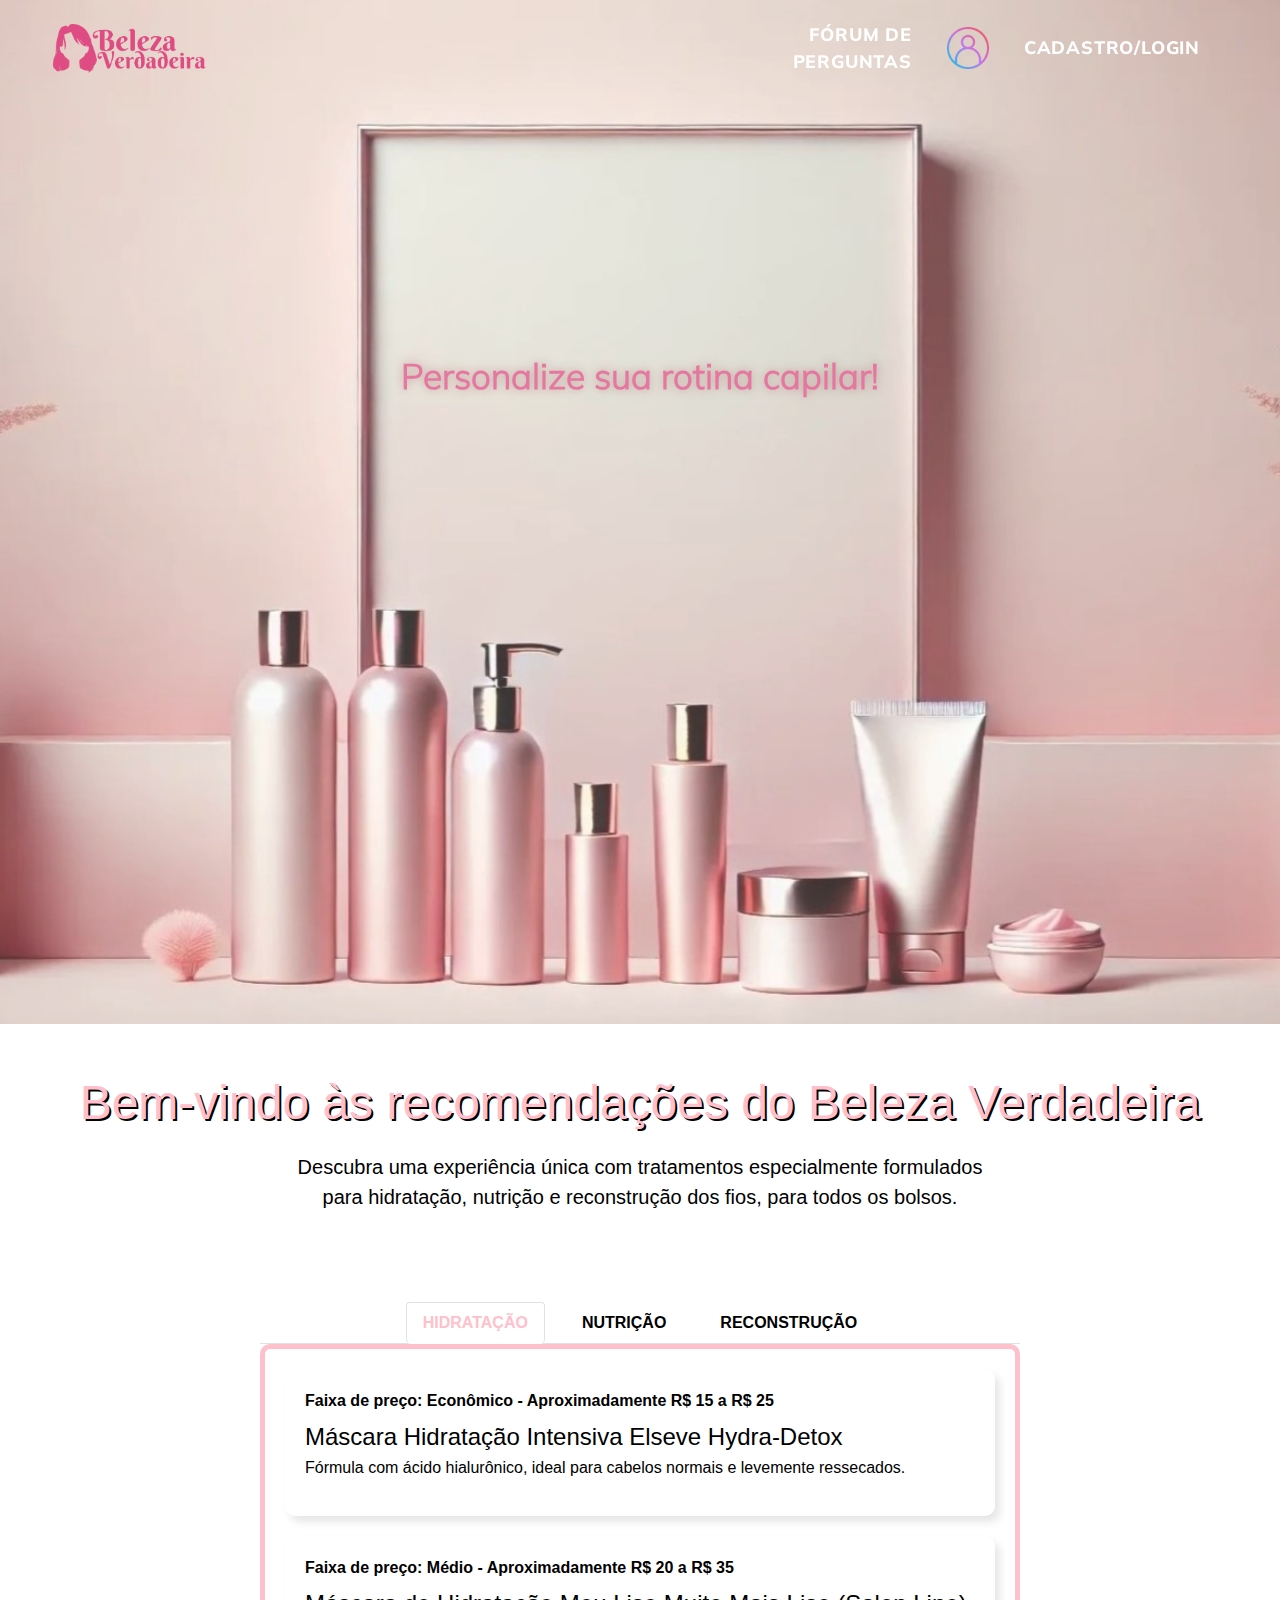
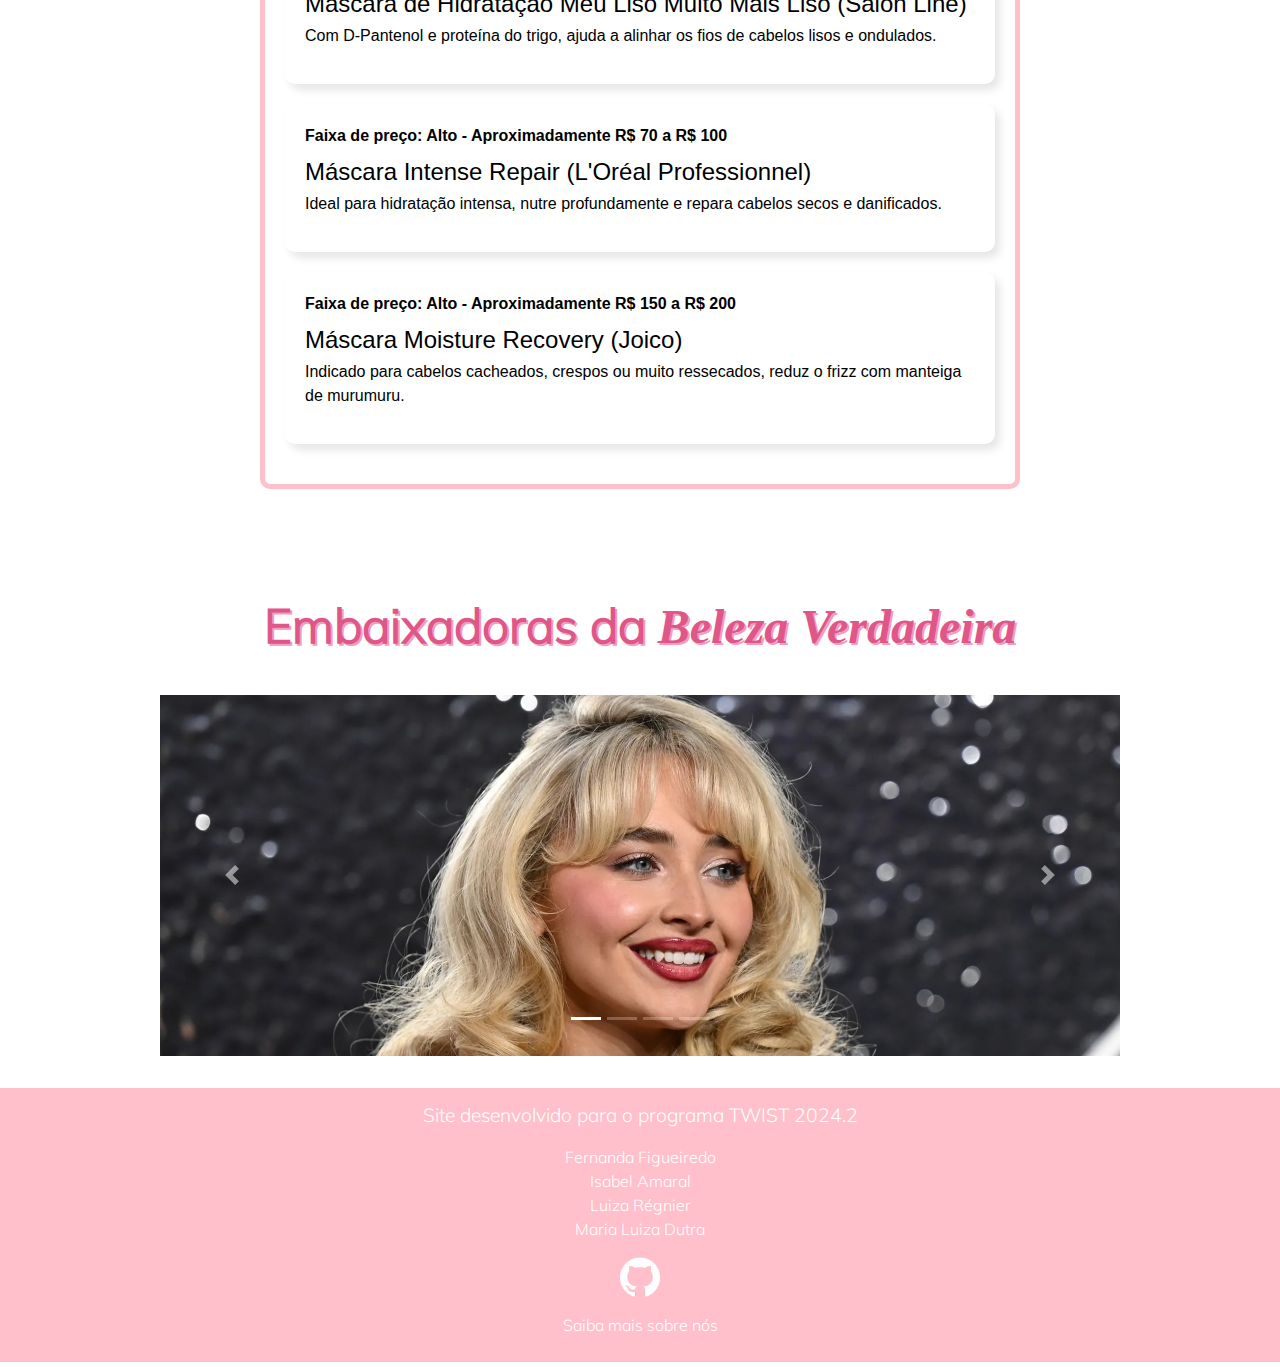
==== commit 46acfe15: "BRILHOOOOOOOOOOOO" ====
--- a/index.html
+++ b/index.html
@@ -16,17 +16,19 @@
     <script src="https://code.jquery.com/jquery-3.2.1.slim.min.js" integrity="sha384-KJ3o2DKtIkvYIK3UENzmM7KCkRr/rE9/Qpg6aAZGJwFDMVNA/GpGFF93hXpG5KkN" crossorigin="anonymous"></script>
     <script src="https://cdn.jsdelivr.net/npm/popper.js@1.12.9/dist/umd/popper.min.js" integrity="sha384-ApNbgh9B+Y1QKtv3Rn7W3mgPxhU9K/ScQsAP7hUibX39j7fakFPskvXusvfa0b4Q" crossorigin="anonymous"></script>
     <script src="https://cdn.jsdelivr.net/npm/bootstrap@4.0.0/dist/js/bootstrap.min.js" integrity="sha384-JZR6Spejh4U02d8jOt6vLEHfe/JQGiRRSQQxSfFWpi1MquVdAyjUar5+76PVCmYl" crossorigin="anonymous"></script>
-
+    <script src="scripts/sparkle.js"></script>
     <link rel="shortcut icon" href="img/logo2.png" type="image/x-icon">
 </head>
 <body>
     <div class="modalFormulario" id="modalFormulario">
         <div id="modalFormularioInner">
-            <div id="divBtnModalFechar">
-                <button id="botaoFecha"><img src="https://img.icons8.com/p1em/200/FFFFFF/filled-cancel.png" alt="X para fechar o modal" id="btnImagemHome"></button>
-            </div>
+            <button id="botaoFecha">
+                
+            </button>
             <h2 id="msgFormulario">Por favor, entre ou crie sua conta antes de realizar a personalização de sua rotina capilar!</h2>
-            <button id="botaoLogin">Ir para login / cadastro</button>
+            <button id="botaoLogin">
+                
+            </button>
         </div>
     </div>
     <div id="conteudo">
@@ -139,38 +141,36 @@
         </section>
         <section id="parteEmbaixadores">
             <p id="embaixadorasTitulo">Embaixadoras da <strong id="logoChique">Beleza Verdadeira</strong> </p>
-            <div id="carouselEmbaixadores">
-                <div id="carouselExampleIndicators" class="carousel slide" data-ride="carousel">
-                    <ol class="carousel-indicators">
-                      <li data-target="#carouselExampleIndicators" data-slide-to="0" class="active"></li>
-                      <li data-target="#carouselExampleIndicators" data-slide-to="1"></li>
-                      <li data-target="#carouselExampleIndicators" data-slide-to="2"></li>
-                      <li data-target="#carouselExampleIndicators" data-slide-to="3"></li>
-                    </ol>
-                    <div class="carousel-inner">
-                      <div class="carousel-item active">
-                        <img class="d-block w-100" src="img/sabrinahome.jpg" alt="Primeiro slide">
-                      </div>
-                      <div class="carousel-item">
-                        <img class="d-block w-100" src="img/brunahome.jpg" alt="Segundo slide">
-                      </div>
-                      <div class="carousel-item">
-                        <img class="d-block w-100" src="img/biabenhome.jpg" alt="Terceiro slide">
-                      </div>
-                      <div class="carousel-item">
-                        <img class="d-block w-100" src="img/chappellhome.jpg" alt="Quarto slide">
-                      </div>
-                    </div>
-                    <a class="carousel-control-prev" href="#carouselExampleIndicators" role="button" data-slide="prev">
-                      <span class="carousel-control-prev-icon" aria-hidden="true"></span>
-                      <span class="sr-only">Previous</span>
-                    </a>
-                    <a class="carousel-control-next" href="#carouselExampleIndicators" role="button" data-slide="next">
-                      <span class="carousel-control-next-icon" aria-hidden="true"></span>
-                      <span class="sr-only">Next</span>
-                    </a>
-                  </div>
-            </div>
+            <div id="carouselExampleIndicators" class="carousel slide" data-ride="carousel">
+                <ol class="carousel-indicators">
+                  <li data-target="#carouselExampleIndicators" data-slide-to="0" class="active"></li>
+                  <li data-target="#carouselExampleIndicators" data-slide-to="1"></li>
+                  <li data-target="#carouselExampleIndicators" data-slide-to="2"></li>
+                  <li data-target="#carouselExampleIndicators" data-slide-to="3"></li>
+                </ol>
+                <div class="carousel-inner">
+                  <div class="carousel-item active">
+                    <img class="d-block w-100" src="img/sabrinahome.jpg" alt="Primeiro slide">
+                  </div>
+                  <div class="carousel-item">
+                    <img class="d-block w-100" src="img/brunahome.jpg" alt="Segundo slide">
+                  </div>
+                  <div class="carousel-item">
+                    <img class="d-block w-100" src="img/biabenhome.jpg" alt="Terceiro slide">
+                  </div>
+                  <div class="carousel-item">
+                    <img class="d-block w-100" src="img/chappellhome.jpg" alt="Quarto slide">
+                  </div>
+                </div>
+                <a class="carousel-control-prev" href="#carouselExampleIndicators" role="button" data-slide="prev">
+                  <span class="carousel-control-prev-icon" aria-hidden="true"></span>
+                  <span class="sr-only">Previous</span>
+                </a>
+                <a class="carousel-control-next" href="#carouselExampleIndicators" role="button" data-slide="next">
+                  <span class="carousel-control-next-icon" aria-hidden="true"></span>
+                  <span class="sr-only">Next</span>
+                </a>
+              </div>
         </section>
         <!-- JavaScript para habilitar as abas -->
         <script>
@@ -200,4 +200,5 @@
         </footer>
     </div>
 </body>
+
 </html>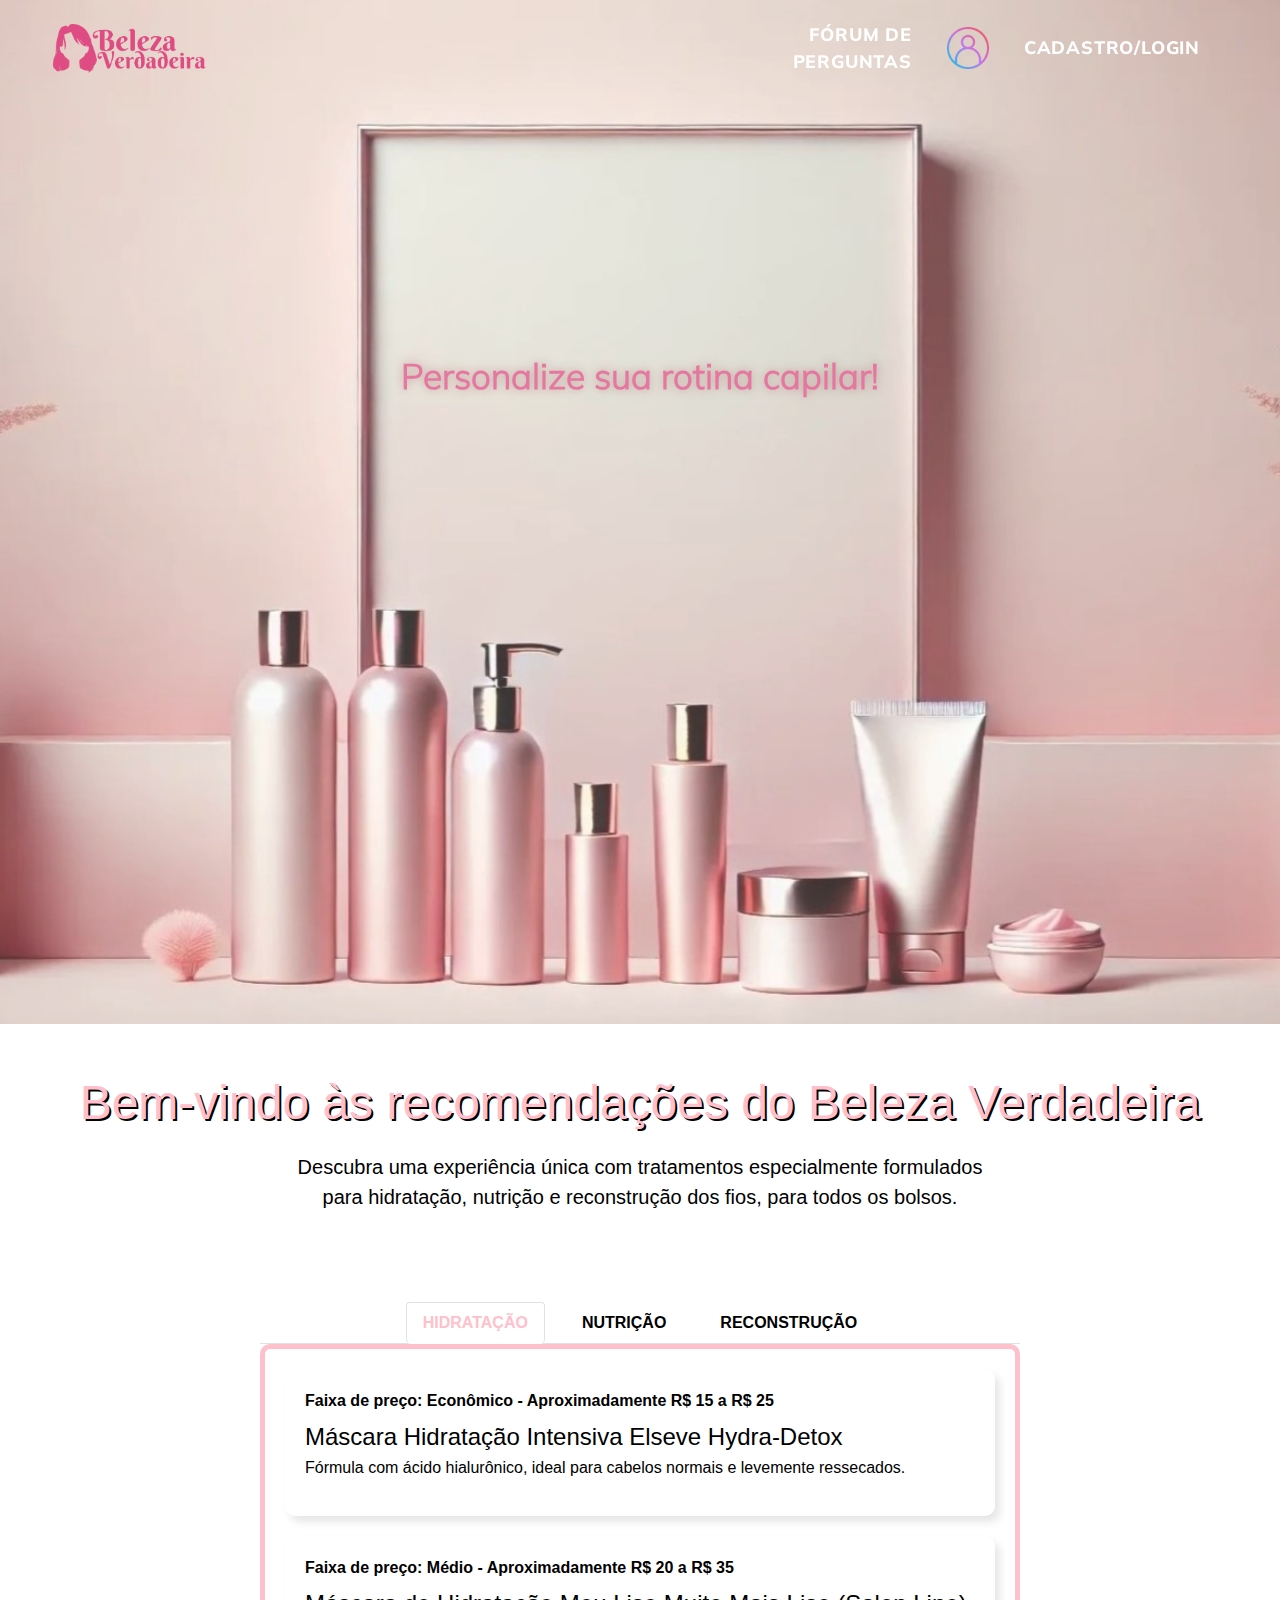
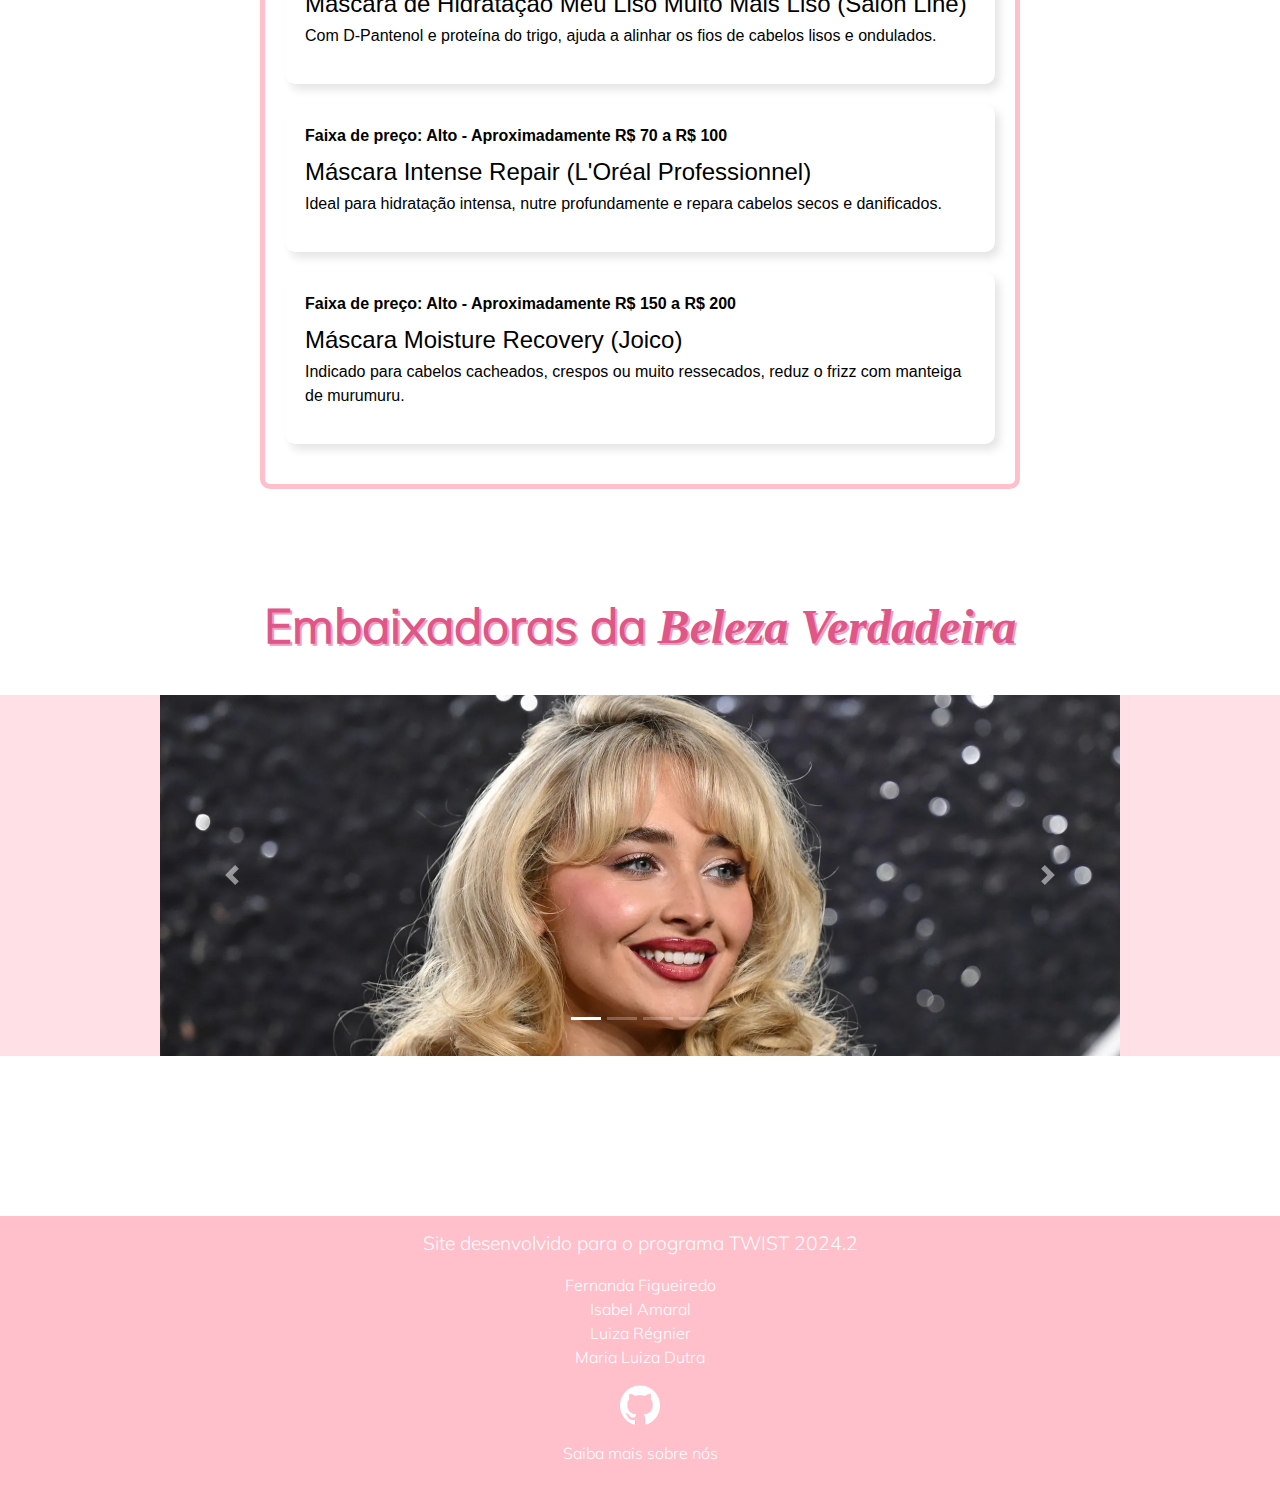
==== commit 23722cbb: "Merge pull request #68 from twistpucrio/ajustes-css-home" ====
--- a/index.html
+++ b/index.html
@@ -16,19 +16,17 @@
     <script src="https://code.jquery.com/jquery-3.2.1.slim.min.js" integrity="sha384-KJ3o2DKtIkvYIK3UENzmM7KCkRr/rE9/Qpg6aAZGJwFDMVNA/GpGFF93hXpG5KkN" crossorigin="anonymous"></script>
     <script src="https://cdn.jsdelivr.net/npm/popper.js@1.12.9/dist/umd/popper.min.js" integrity="sha384-ApNbgh9B+Y1QKtv3Rn7W3mgPxhU9K/ScQsAP7hUibX39j7fakFPskvXusvfa0b4Q" crossorigin="anonymous"></script>
     <script src="https://cdn.jsdelivr.net/npm/bootstrap@4.0.0/dist/js/bootstrap.min.js" integrity="sha384-JZR6Spejh4U02d8jOt6vLEHfe/JQGiRRSQQxSfFWpi1MquVdAyjUar5+76PVCmYl" crossorigin="anonymous"></script>
-    <script src="scripts/sparkle.js"></script>
+
     <link rel="shortcut icon" href="img/logo2.png" type="image/x-icon">
 </head>
 <body>
     <div class="modalFormulario" id="modalFormulario">
         <div id="modalFormularioInner">
-            <button id="botaoFecha">
-                
-            </button>
+            <div id="divBtnModalFechar">
+                <button id="botaoFecha"><img src="https://img.icons8.com/p1em/200/FFFFFF/filled-cancel.png" alt="X para fechar o modal" id="btnImagemHome"></button>
+            </div>
             <h2 id="msgFormulario">Por favor, entre ou crie sua conta antes de realizar a personalização de sua rotina capilar!</h2>
-            <button id="botaoLogin">
-                
-            </button>
+            <button id="botaoLogin">Ir para login / cadastro</button>
         </div>
     </div>
     <div id="conteudo">
@@ -141,36 +139,38 @@
         </section>
         <section id="parteEmbaixadores">
             <p id="embaixadorasTitulo">Embaixadoras da <strong id="logoChique">Beleza Verdadeira</strong> </p>
-            <div id="carouselExampleIndicators" class="carousel slide" data-ride="carousel">
-                <ol class="carousel-indicators">
-                  <li data-target="#carouselExampleIndicators" data-slide-to="0" class="active"></li>
-                  <li data-target="#carouselExampleIndicators" data-slide-to="1"></li>
-                  <li data-target="#carouselExampleIndicators" data-slide-to="2"></li>
-                  <li data-target="#carouselExampleIndicators" data-slide-to="3"></li>
-                </ol>
-                <div class="carousel-inner">
-                  <div class="carousel-item active">
-                    <img class="d-block w-100" src="img/sabrinahome.jpg" alt="Primeiro slide">
+            <div id="carouselEmbaixadores">
+                <div id="carouselExampleIndicators" class="carousel slide" data-ride="carousel">
+                    <ol class="carousel-indicators">
+                      <li data-target="#carouselExampleIndicators" data-slide-to="0" class="active"></li>
+                      <li data-target="#carouselExampleIndicators" data-slide-to="1"></li>
+                      <li data-target="#carouselExampleIndicators" data-slide-to="2"></li>
+                      <li data-target="#carouselExampleIndicators" data-slide-to="3"></li>
+                    </ol>
+                    <div class="carousel-inner">
+                      <div class="carousel-item active">
+                        <img class="d-block w-100" src="img/sabrinahome.jpg" alt="Primeiro slide">
+                      </div>
+                      <div class="carousel-item">
+                        <img class="d-block w-100" src="img/brunahome.jpg" alt="Segundo slide">
+                      </div>
+                      <div class="carousel-item">
+                        <img class="d-block w-100" src="img/biabenhome.jpg" alt="Terceiro slide">
+                      </div>
+                      <div class="carousel-item">
+                        <img class="d-block w-100" src="img/chappellhome.jpg" alt="Quarto slide">
+                      </div>
+                    </div>
+                    <a class="carousel-control-prev" href="#carouselExampleIndicators" role="button" data-slide="prev">
+                      <span class="carousel-control-prev-icon" aria-hidden="true"></span>
+                      <span class="sr-only">Previous</span>
+                    </a>
+                    <a class="carousel-control-next" href="#carouselExampleIndicators" role="button" data-slide="next">
+                      <span class="carousel-control-next-icon" aria-hidden="true"></span>
+                      <span class="sr-only">Next</span>
+                    </a>
                   </div>
-                  <div class="carousel-item">
-                    <img class="d-block w-100" src="img/brunahome.jpg" alt="Segundo slide">
-                  </div>
-                  <div class="carousel-item">
-                    <img class="d-block w-100" src="img/biabenhome.jpg" alt="Terceiro slide">
-                  </div>
-                  <div class="carousel-item">
-                    <img class="d-block w-100" src="img/chappellhome.jpg" alt="Quarto slide">
-                  </div>
-                </div>
-                <a class="carousel-control-prev" href="#carouselExampleIndicators" role="button" data-slide="prev">
-                  <span class="carousel-control-prev-icon" aria-hidden="true"></span>
-                  <span class="sr-only">Previous</span>
-                </a>
-                <a class="carousel-control-next" href="#carouselExampleIndicators" role="button" data-slide="next">
-                  <span class="carousel-control-next-icon" aria-hidden="true"></span>
-                  <span class="sr-only">Next</span>
-                </a>
-              </div>
+            </div>
         </section>
         <!-- JavaScript para habilitar as abas -->
         <script>
@@ -200,5 +200,4 @@
         </footer>
     </div>
 </body>
-
 </html>--- a/styles/styleGeral.css
+++ b/styles/styleGeral.css
@@ -12,6 +12,7 @@
     margin: 0 auto;
     background-color: pink;
     font-family: "mulish";
+    caret-color: pink;
 }
 
 #conteudo {
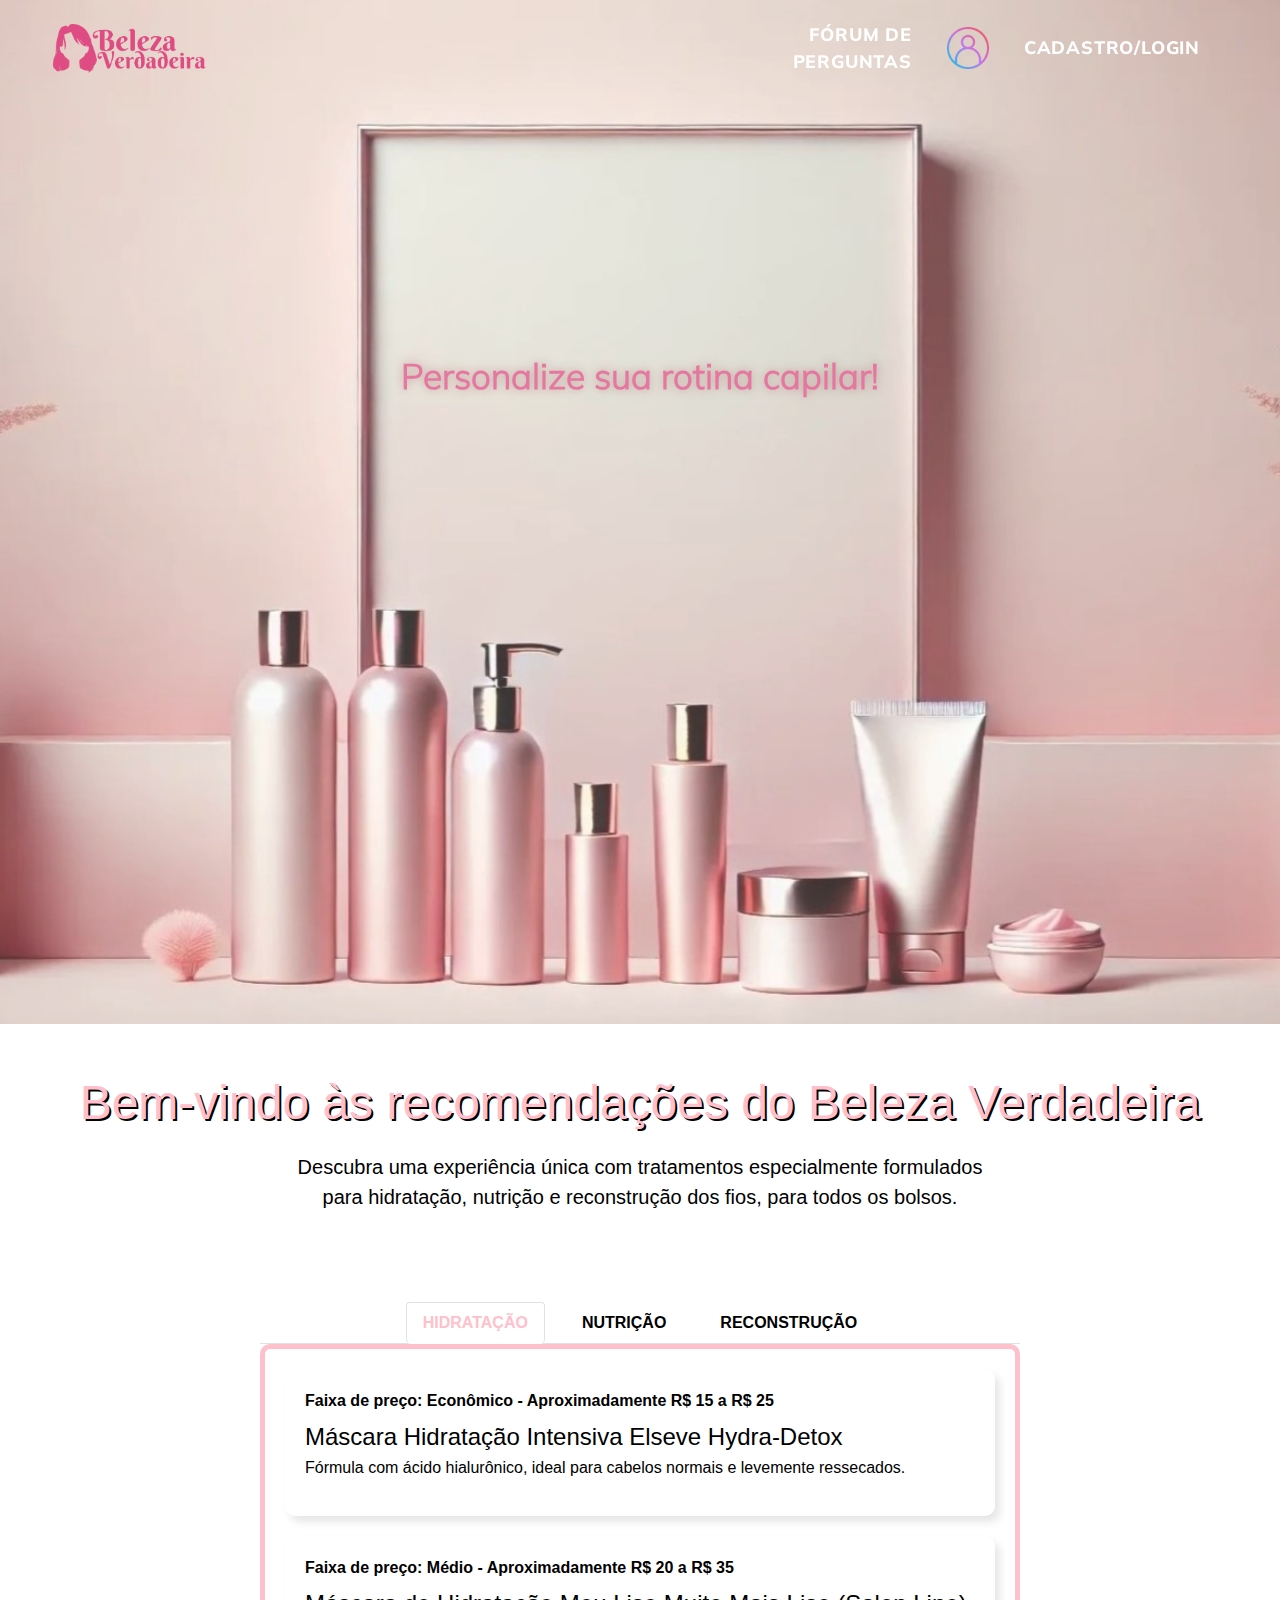
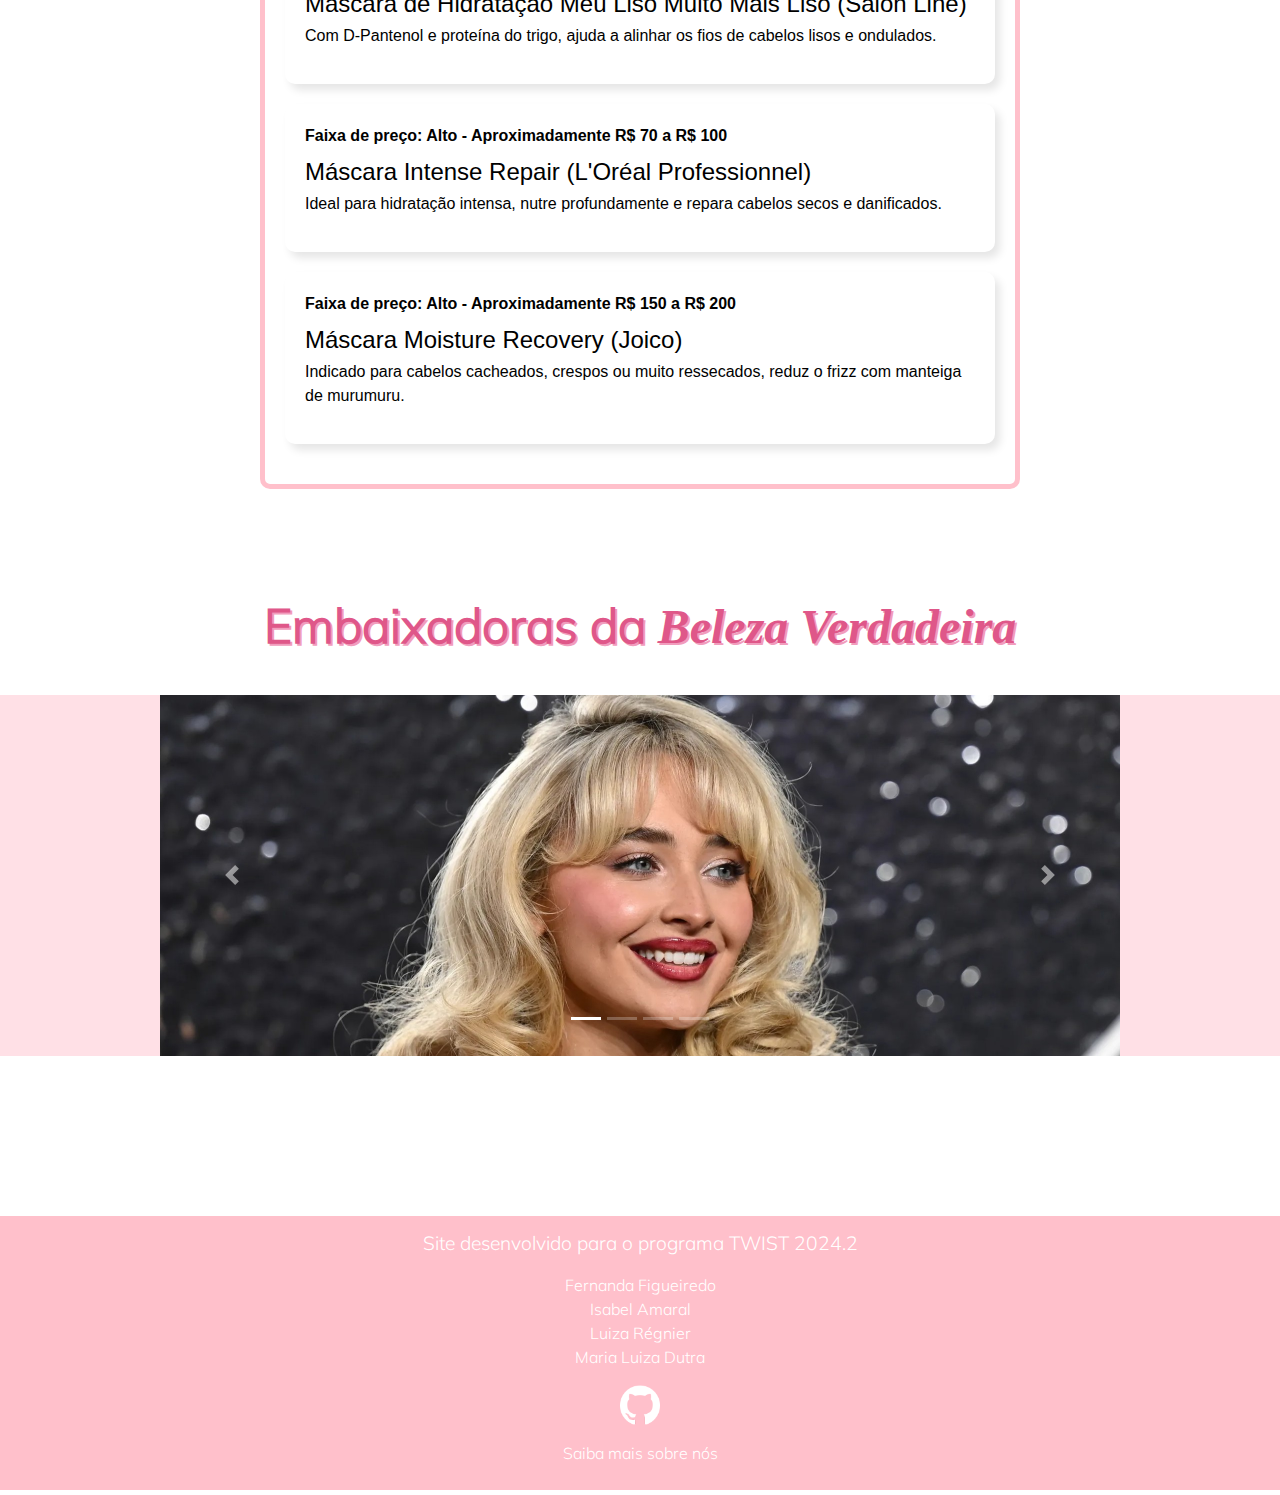
==== commit 9a31f914: "Merge pull request #70 from twistpucrio/BRILHINHO" ====
--- a/index.html
+++ b/index.html
@@ -4,6 +4,7 @@
     <meta charset="UTF-8">
     <meta name="viewport" content="width=device-width, initial-scale=1.0">
     <title>Beleza Verdadeira</title>
+    <style> body, a, a:hover { cursor:url('/img/cursor.png'), auto }</style>
     <link rel="stylesheet" href="styles/styleGeral.css">
     <link rel="stylesheet" href="styles/styleHome.css">
     <script src="scripts/home.js"></script>
@@ -16,7 +17,7 @@
     <script src="https://code.jquery.com/jquery-3.2.1.slim.min.js" integrity="sha384-KJ3o2DKtIkvYIK3UENzmM7KCkRr/rE9/Qpg6aAZGJwFDMVNA/GpGFF93hXpG5KkN" crossorigin="anonymous"></script>
     <script src="https://cdn.jsdelivr.net/npm/popper.js@1.12.9/dist/umd/popper.min.js" integrity="sha384-ApNbgh9B+Y1QKtv3Rn7W3mgPxhU9K/ScQsAP7hUibX39j7fakFPskvXusvfa0b4Q" crossorigin="anonymous"></script>
     <script src="https://cdn.jsdelivr.net/npm/bootstrap@4.0.0/dist/js/bootstrap.min.js" integrity="sha384-JZR6Spejh4U02d8jOt6vLEHfe/JQGiRRSQQxSfFWpi1MquVdAyjUar5+76PVCmYl" crossorigin="anonymous"></script>
-
+    <script src="scripts/sparkle.js"></script>
     <link rel="shortcut icon" href="img/logo2.png" type="image/x-icon">
 </head>
 <body>
@@ -200,4 +201,5 @@
         </footer>
     </div>
 </body>
+
 </html>